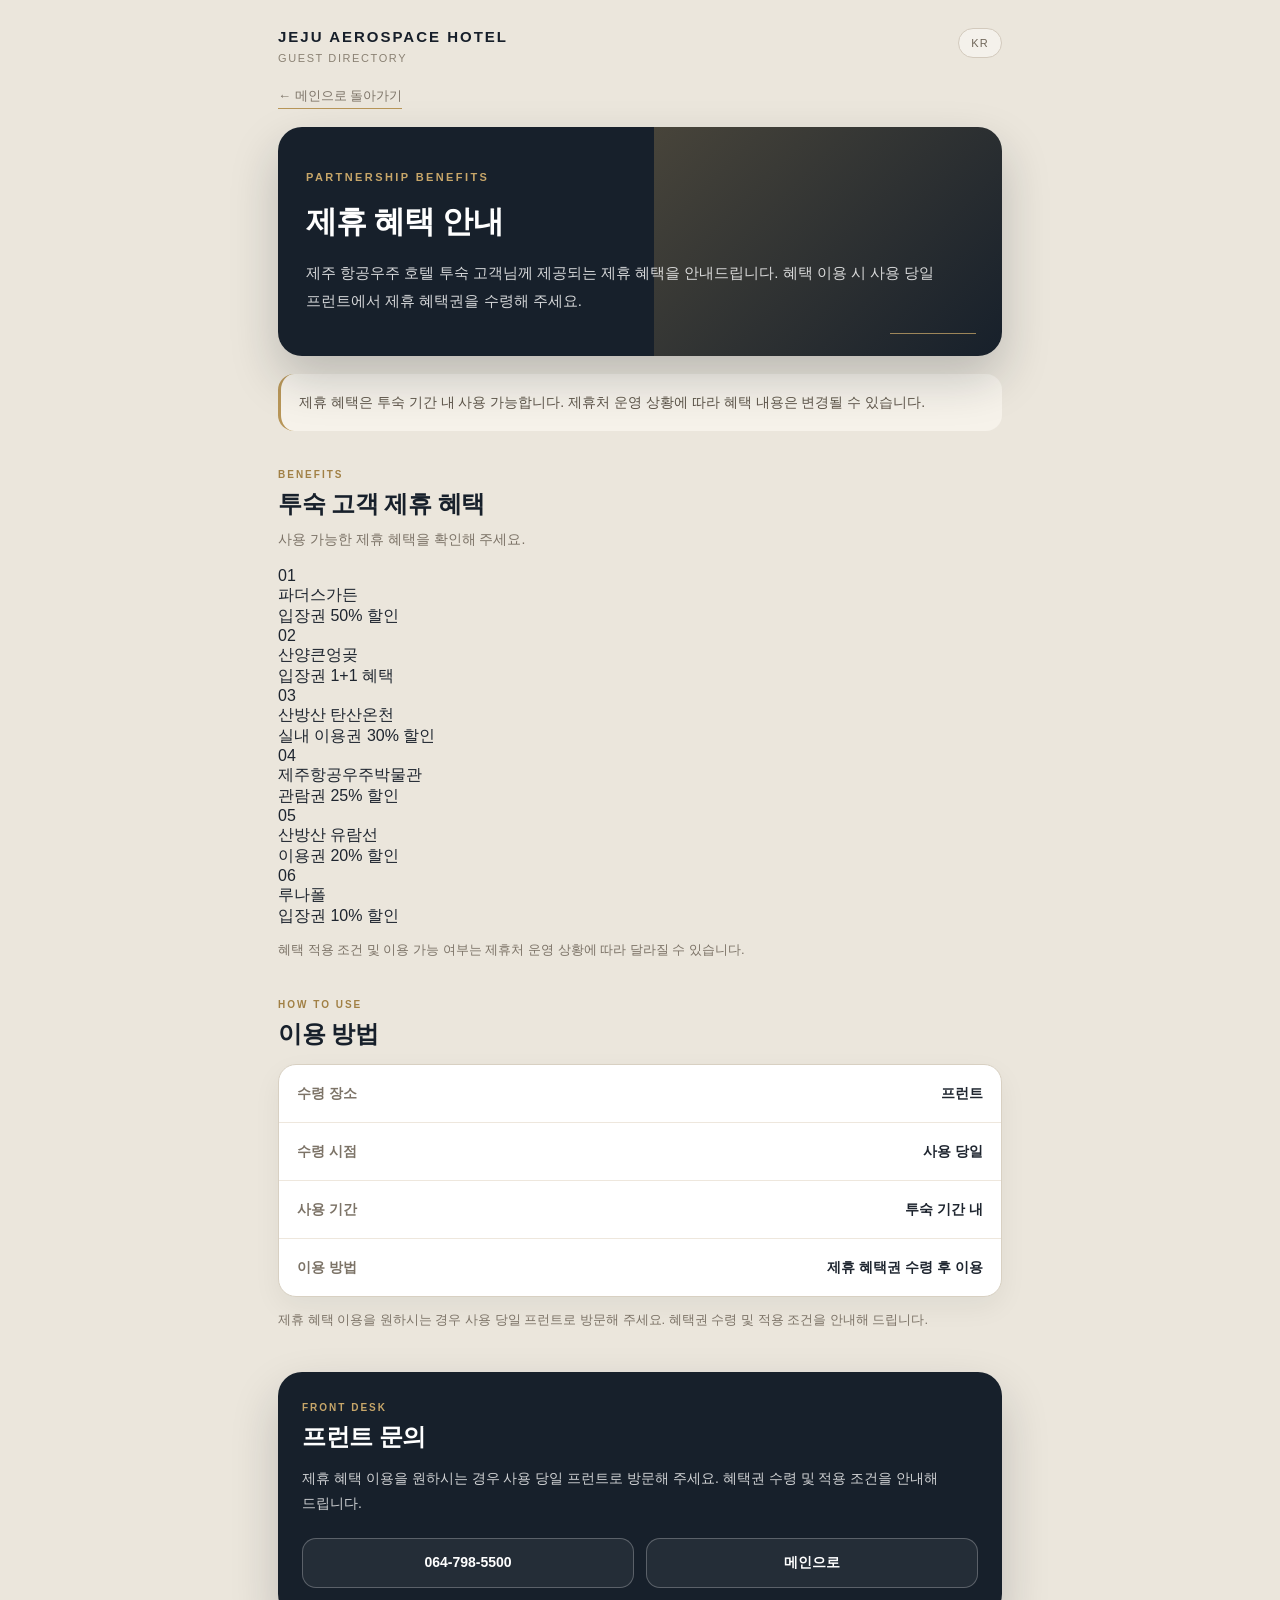
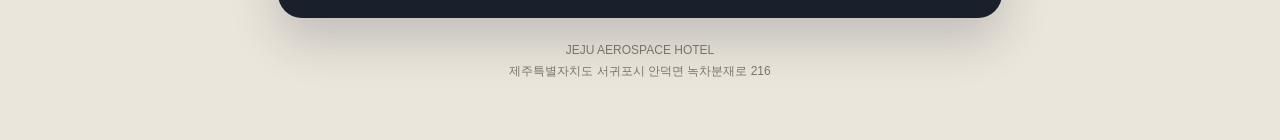
==== benefits.html @ 403b952a "benefits.html 업데이트" ====
<!DOCTYPE html>
<html lang="ko">
<head>
  <meta charset="UTF-8" />
  <meta name="viewport" content="width=device-width, initial-scale=1.0" />
  <title>제휴 혜택 안내 | JEJU AEROSPACE HOTEL</title>
  <link rel="stylesheet" href="style.css" />
</head>

<body>
  <main class="page">

    <header class="topbar">
      <div>
        <div class="brand-main">JEJU AEROSPACE HOTEL</div>
        <div class="brand-sub">Guest Directory</div>
      </div>
      <div class="language">KR</div>
    </header>

    <a class="back-link" href="index.html">← 메인으로 돌아가기</a>

    <section class="hero">
      <div class="hero-inner">
        <span class="kicker">Partnership Benefits</span>
        <h1>제휴 혜택 안내</h1>
        <p>
          제주 항공우주 호텔 투숙 고객님께 제공되는 제휴 혜택을 안내드립니다.
          혜택 이용 시 사용 당일 프런트에서 제휴 혜택권을 수령해 주세요.
        </p>
      </div>
    </section>

    <div class="notice">
      제휴 혜택은 투숙 기간 내 사용 가능합니다.
      제휴처 운영 상황에 따라 혜택 내용은 변경될 수 있습니다.
    </div>

    <section class="section">
      <div class="section-header">
        <span class="section-label">Benefits</span>
        <h2 class="section-title">투숙 고객 제휴 혜택</h2>
        <p class="section-desc">
          사용 가능한 제휴 혜택을 확인해 주세요.
        </p>
      </div>

      <div class="benefit-list">
        <div class="benefit-card">
          <div class="benefit-no">01</div>
          <div>
            <div class="benefit-title">파더스가든</div>
            <div class="benefit-desc">입장권 50% 할인</div>
          </div>
        </div>

        <div class="benefit-card">
          <div class="benefit-no">02</div>
          <div>
            <div class="benefit-title">산양큰엉곶</div>
            <div class="benefit-desc">입장권 1+1 혜택</div>
          </div>
        </div>

        <div class="benefit-card">
          <div class="benefit-no">03</div>
          <div>
            <div class="benefit-title">산방산 탄산온천</div>
            <div class="benefit-desc">실내 이용권 30% 할인</div>
          </div>
        </div>

        <div class="benefit-card">
          <div class="benefit-no">04</div>
          <div>
            <div class="benefit-title">제주항공우주박물관</div>
            <div class="benefit-desc">관람권 25% 할인</div>
          </div>
        </div>

        <div class="benefit-card">
          <div class="benefit-no">05</div>
          <div>
            <div class="benefit-title">산방산 유람선</div>
            <div class="benefit-desc">이용권 20% 할인</div>
          </div>
        </div>

        <div class="benefit-card">
          <div class="benefit-no">06</div>
          <div>
            <div class="benefit-title">루나폴</div>
            <div class="benefit-desc">입장권 10% 할인</div>
          </div>
        </div>
      </div>

      <div class="sub-note">
        혜택 적용 조건 및 이용 가능 여부는 제휴처 운영 상황에 따라 달라질 수 있습니다.
      </div>
    </section>

    <section class="section">
      <div class="section-header">
        <span class="section-label">How to Use</span>
        <h2 class="section-title">이용 방법</h2>
      </div>

      <div class="info-table">
        <div class="info-row">
          <div class="info-label">수령 장소</div>
          <div class="info-value">프런트</div>
        </div>

        <div class="info-row">
          <div class="info-label">수령 시점</div>
          <div class="info-value">사용 당일</div>
        </div>

        <div class="info-row">
          <div class="info-label">사용 기간</div>
          <div class="info-value">투숙 기간 내</div>
        </div>

        <div class="info-row">
          <div class="info-label">이용 방법</div>
          <div class="info-value">제휴 혜택권 수령 후 이용</div>
        </div>
      </div>

      <div class="sub-note">
        제휴 혜택 이용을 원하시는 경우 사용 당일 프런트로 방문해 주세요.
        혜택권 수령 및 적용 조건을 안내해 드립니다.
      </div>
    </section>

    <section class="contact" id="front">
      <span class="section-label">Front Desk</span>
      <h2>프런트 문의</h2>
      <p>
        제휴 혜택 이용을 원하시는 경우 사용 당일 프런트로 방문해 주세요.
        혜택권 수령 및 적용 조건을 안내해 드립니다.
      </p>

      <div class="contact-actions">
        <a class="contact-button" href="tel:0647985500">064-798-5500</a>
        <a class="contact-button" href="index.html">메인으로</a>
      </div>
    </section>

    <footer class="footer">
      JEJU AEROSPACE HOTEL<br>
      제주특별자치도 서귀포시 안덕면 녹차분재로 216
    </footer>

  </main>
</body>
</html>
---- style.css ----
* {
  box-sizing: border-box;
}

html {
  scroll-behavior: smooth;
}

body {
  margin: 0;
  font-family: -apple-system, BlinkMacSystemFont, "Segoe UI", "Noto Sans KR", "Apple SD Gothic Neo", Arial, sans-serif;
  background: #ebe6dc;
  color: #1e252f;
}

a {
  color: inherit;
  text-decoration: none;
}

.page {
  max-width: 760px;
  margin: 0 auto;
  padding: 22px 18px 30px;
}

.topbar {
  display: flex;
  justify-content: space-between;
  align-items: flex-start;
  padding: 6px 0 22px;
}

.brand-main {
  font-size: 15px;
  font-weight: 800;
  letter-spacing: 2px;
  color: #171f2a;
  line-height: 1.2;
}

.brand-sub {
  margin-top: 6px;
  font-size: 11px;
  letter-spacing: 1.6px;
  color: #8a8173;
  text-transform: uppercase;
}

.language {
  font-size: 11px;
  letter-spacing: 1.2px;
  color: #6f6659;
  border: 1px solid #d3cabd;
  border-radius: 999px;
  padding: 8px 12px;
  background: rgba(255, 255, 255, 0.42);
}

/* Hero */

.hero {
  background: #17202b;
  color: #fff;
  padding: 44px 28px 42px;
  position: relative;
  overflow: hidden;
  border-radius: 24px;
  box-shadow: 0 22px 48px rgba(23, 32, 43, 0.22);
}

.hero::before {
  content: "";
  position: absolute;
  right: 0;
  top: 0;
  width: 48%;
  height: 100%;
  background: linear-gradient(135deg, rgba(191, 157, 95, 0.32), rgba(255, 255, 255, 0));
  opacity: 0.9;
}

.hero::after {
  content: "";
  position: absolute;
  right: 26px;
  bottom: 22px;
  width: 86px;
  height: 1px;
  background: rgba(199, 166, 105, 0.75);
}

.hero-inner {
  position: relative;
  z-index: 1;
}

.main-hero .hero-inner {
  position: relative;
}

.hero-logo {
  position: absolute;
  top: -8px;
  right: 0;
  width: 96px;
  height: auto;
  object-fit: contain;
  display: block;
  opacity: 0.96;
  border: none;
  box-shadow: none;
  background: transparent;
}

.main-hero .kicker {
  padding-right: 122px;
}

.kicker {
  display: block;
  font-size: 11px;
  letter-spacing: 2.4px;
  color: #c7a669;
  font-weight: 700;
  text-transform: uppercase;
  margin-bottom: 20px;
}

.hero h1 {
  margin: 0;
  font-size: 31px;
  line-height: 1.22;
  font-weight: 700;
  letter-spacing: -0.8px;
}

.hero p {
  margin: 18px 0 0;
  font-size: 15px;
  line-height: 1.85;
  color: rgba(255, 255, 255, 0.82);
  word-break: keep-all;
}

/* Essential */

.essential {
  margin-top: 18px;
  background: #fff;
  border: 1px solid #d8d0c2;
  border-radius: 22px;
  overflow: hidden;
  box-shadow: 0 12px 30px rgba(23, 32, 43, 0.055);
}

.essential-title {
  padding: 22px 22px 18px;
  border-bottom: 1px solid #e8e1d7;
}

.essential-title span {
  display: block;
  font-size: 10px;
  letter-spacing: 3px;
  color: #a18045;
  font-weight: 800;
  text-transform: uppercase;
  margin-bottom: 9px;
}

.essential-title h2 {
  margin: 0;
  font-size: 24px;
  line-height: 1.25;
  color: #17202b;
  letter-spacing: -0.8px;
}

.essential-list {
  display: block;
}

.essential-row {
  min-height: 72px;
  padding: 17px 18px 15px;
  border-bottom: 1px solid #eee7dd;
  display: grid;
  grid-template-columns: 38px 1fr auto 14px;
  gap: 10px;
  align-items: center;
  transition: background 0.15s ease, transform 0.15s ease;
}

.essential-row:last-child {
  border-bottom: none;
}

.essential-row:active {
  background: #faf7f1;
  transform: scale(0.99);
}

.essential-number {
  font-size: 12px;
  letter-spacing: 2px;
  color: #a18045;
  font-weight: 800;
}

.essential-label {
  font-size: 18px;
  font-weight: 800;
  color: #1e252f;
  letter-spacing: -0.5px;
  line-height: 1.25;
}

.essential-en {
  font-size: 9px;
  letter-spacing: 1.2px;
  color: #9b9287;
  font-weight: 800;
  text-transform: uppercase;
  white-space: nowrap;
}

.essential-arrow {
  color: #b89658;
  font-size: 20px;
  line-height: 1;
  text-align: right;
}

/* Notice */

.notice {
  margin-top: 18px;
  padding: 16px 18px;
  background: #f6f2ea;
  border-left: 3px solid #b89658;
  border-radius: 16px;
  color: #5f564a;
  font-size: 14px;
  line-height: 1.75;
  word-break: keep-all;
}

/* Section */

.section {
  margin-top: 38px;
}

.section-header {
  margin-bottom: 15px;
}

.section-label {
  display: block;
  font-size: 10px;
  letter-spacing: 2px;
  color: #a18045;
  font-weight: 800;
  text-transform: uppercase;
  margin-bottom: 8px;
}

.section-title {
  margin: 0;
  font-size: 24px;
  color: #17202b;
  letter-spacing: -0.5px;
  line-height: 1.3;
}

.section-desc {
  margin: 9px 0 0;
  font-size: 14px;
  line-height: 1.7;
  color: #7c7367;
  word-break: keep-all;
}

/* Directory */

.directory {
  background: #fff;
  border: 1px solid #d8d0c2;
  border-radius: 22px;
  overflow: hidden;
  box-shadow: 0 10px 28px rgba(23, 32, 43, 0.055);
}

.directory-item {
  display: grid;
  grid-template-columns: 46px 1fr 18px;
  gap: 14px;
  align-items: center;
  padding: 24px 20px;
  border-bottom: 1px solid #eee7dd;
  transition: background 0.15s ease, transform 0.15s ease;
}

.directory-item:active {
  background: #faf7f1;
  transform: scale(0.99);
}

.directory-item:last-child {
  border-bottom: none;
}

.directory-no {
  font-size: 14px;
  letter-spacing: 2px;
  color: #a18045;
  font-weight: 800;
}

.directory-title {
  font-size: 22px;
  font-weight: 800;
  color: #1e252f;
  letter-spacing: -0.7px;
  line-height: 1.3;
}

.directory-desc {
  display: none;
}

.arrow {
  color: #b89658;
  font-size: 24px;
  text-align: right;
}

/* Info Table */

.info-table {
  background: #fff;
  border: 1px solid #d8d0c2;
  border-radius: 18px;
  overflow: hidden;
  box-shadow: 0 10px 28px rgba(23, 32, 43, 0.055);
}

.info-row {
  display: grid;
  grid-template-columns: 118px 1fr;
  gap: 16px;
  padding: 17px 18px;
  border-bottom: 1px solid #eee7dd;
  font-size: 14px;
  line-height: 1.65;
}

.info-row:last-child {
  border-bottom: none;
}

.info-label {
  color: #7c7367;
  font-weight: 600;
}

.info-value {
  color: #1e252f;
  font-weight: 700;
  text-align: right;
  word-break: keep-all;
}

.sub-note {
  margin-top: 12px;
  font-size: 13px;
  line-height: 1.7;
  color: #7c7367;
  word-break: keep-all;
}

/* FAQ */

.faq {
  background: #fff;
  border: 1px solid #d8d0c2;
  border-radius: 18px;
  overflow: hidden;
  box-shadow: 0 10px 28px rgba(23, 32, 43, 0.055);
}

details {
  border-bottom: 1px solid #eee7dd;
}

details:last-child {
  border-bottom: none;
}

summary {
  list-style: none;
  cursor: pointer;
  position: relative;
  padding: 18px 50px 18px 18px;
  font-size: 15px;
  line-height: 1.6;
  color: #1e252f;
  font-weight: 700;
  word-break: keep-all;
}

summary::-webkit-details-marker {
  display: none;
}

summary::after {
  content: "+";
  position: absolute;
  right: 18px;
  top: 17px;
  font-size: 22px;
  color: #a18045;
  font-weight: 300;
}

details[open] summary::after {
  content: "–";
}

details p {
  margin: 0;
  padding: 0 18px 20px;
  font-size: 14px;
  line-height: 1.85;
  color: #5f564a;
  word-break: keep-all;
}

.price-box {
  margin: 0 18px 20px;
  padding: 15px 16px;
  background: #f6f2ea;
  border: 1px solid #eadcc2;
  border-radius: 14px;
  font-size: 14px;
  line-height: 1.85;
  color: #4f473d;
  word-break: keep-all;
}

/* Contact */

.contact {
  margin-top: 40px;
  background: #17202b;
  color: #fff;
  padding: 30px 24px;
  border-radius: 24px;
  box-shadow: 0 22px 48px rgba(23, 32, 43, 0.2);
}

.contact .section-label {
  color: #c7a669;
}

.contact h2 {
  margin: 0;
  font-size: 24px;
  letter-spacing: -0.5px;
}

.contact p {
  margin: 13px 0 0;
  color: rgba(255, 255, 255, 0.8);
  font-size: 14px;
  line-height: 1.8;
  word-break: keep-all;
}

.contact-actions {
  margin-top: 22px;
  display: grid;
  grid-template-columns: 1fr 1fr;
  gap: 12px;
}

.contact-button {
  border: 1px solid rgba(255, 255, 255, 0.25);
  border-radius: 14px;
  padding: 15px 12px;
  text-align: center;
  color: #fff;
  font-size: 14px;
  font-weight: 700;
  background: rgba(255, 255, 255, 0.06);
  transition: background 0.15s ease, transform 0.15s ease;
}

.contact-button:active {
  background: rgba(255, 255, 255, 0.12);
  transform: scale(0.985);
}

/* Back / Footer */

.back-link {
  display: inline-block;
  margin-bottom: 18px;
  font-size: 13px;
  color: #7c7367;
  border-bottom: 1px solid #b89658;
  padding-bottom: 3px;
}

.footer {
  padding: 22px 0 28px;
  text-align: center;
  font-size: 12px;
  color: #7c7367;
  line-height: 1.75;
  word-break: keep-all;
}

/* Floating Home */

.floating-home {
  position: fixed;
  right: 18px;
  bottom: 18px;
  z-index: 50;
  width: 54px;
  height: 54px;
  border-radius: 50%;
  background: #17202b;
  color: #fff;
  display: flex;
  align-items: center;
  justify-content: center;
  font-size: 13px;
  font-weight: 800;
  letter-spacing: -0.2px;
  box-shadow: 0 12px 28px rgba(23, 32, 43, 0.28);
  border: 1px solid rgba(199, 166, 105, 0.45);
}

.floating-home:active {
  transform: translateY(1px);
}

/* Mobile */

@media (max-width: 520px) {
  .page {
    padding: 18px 15px 28px;
  }

  .hero {
    padding: 40px 23px 38px;
    border-radius: 22px;
  }

  .hero h1 {
    font-size: 28px;
  }

  .hero-logo {
    width: 76px;
    top: -6px;
  }

  .main-hero .kicker {
    padding-right: 96px;
  }

  .essential-title {
    padding: 21px 20px 17px;
  }

  .essential-title h2 {
    font-size: 24px;
  }

  .essential-row {
    min-height: 72px;
    padding: 17px 18px 15px;
    grid-template-columns: 38px 1fr auto 14px;
  }

  .essential-label {
    font-size: 18px;
  }

  .essential-en {
    font-size: 9px;
  }

  .directory-item {
    grid-template-columns: 46px 1fr 16px;
    gap: 12px;
    padding: 24px 18px;
  }

  .directory-title {
    font-size: 21px;
  }

  .info-row {
    grid-template-columns: 1fr;
    gap: 5px;
  }

  .info-value {
    text-align: left;
  }

  .contact-actions {
    grid-template-columns: 1fr;
  }

  .floating-home {
    right: 15px;
    bottom: 15px;
    width: 52px;
    height: 52px;
  }
}
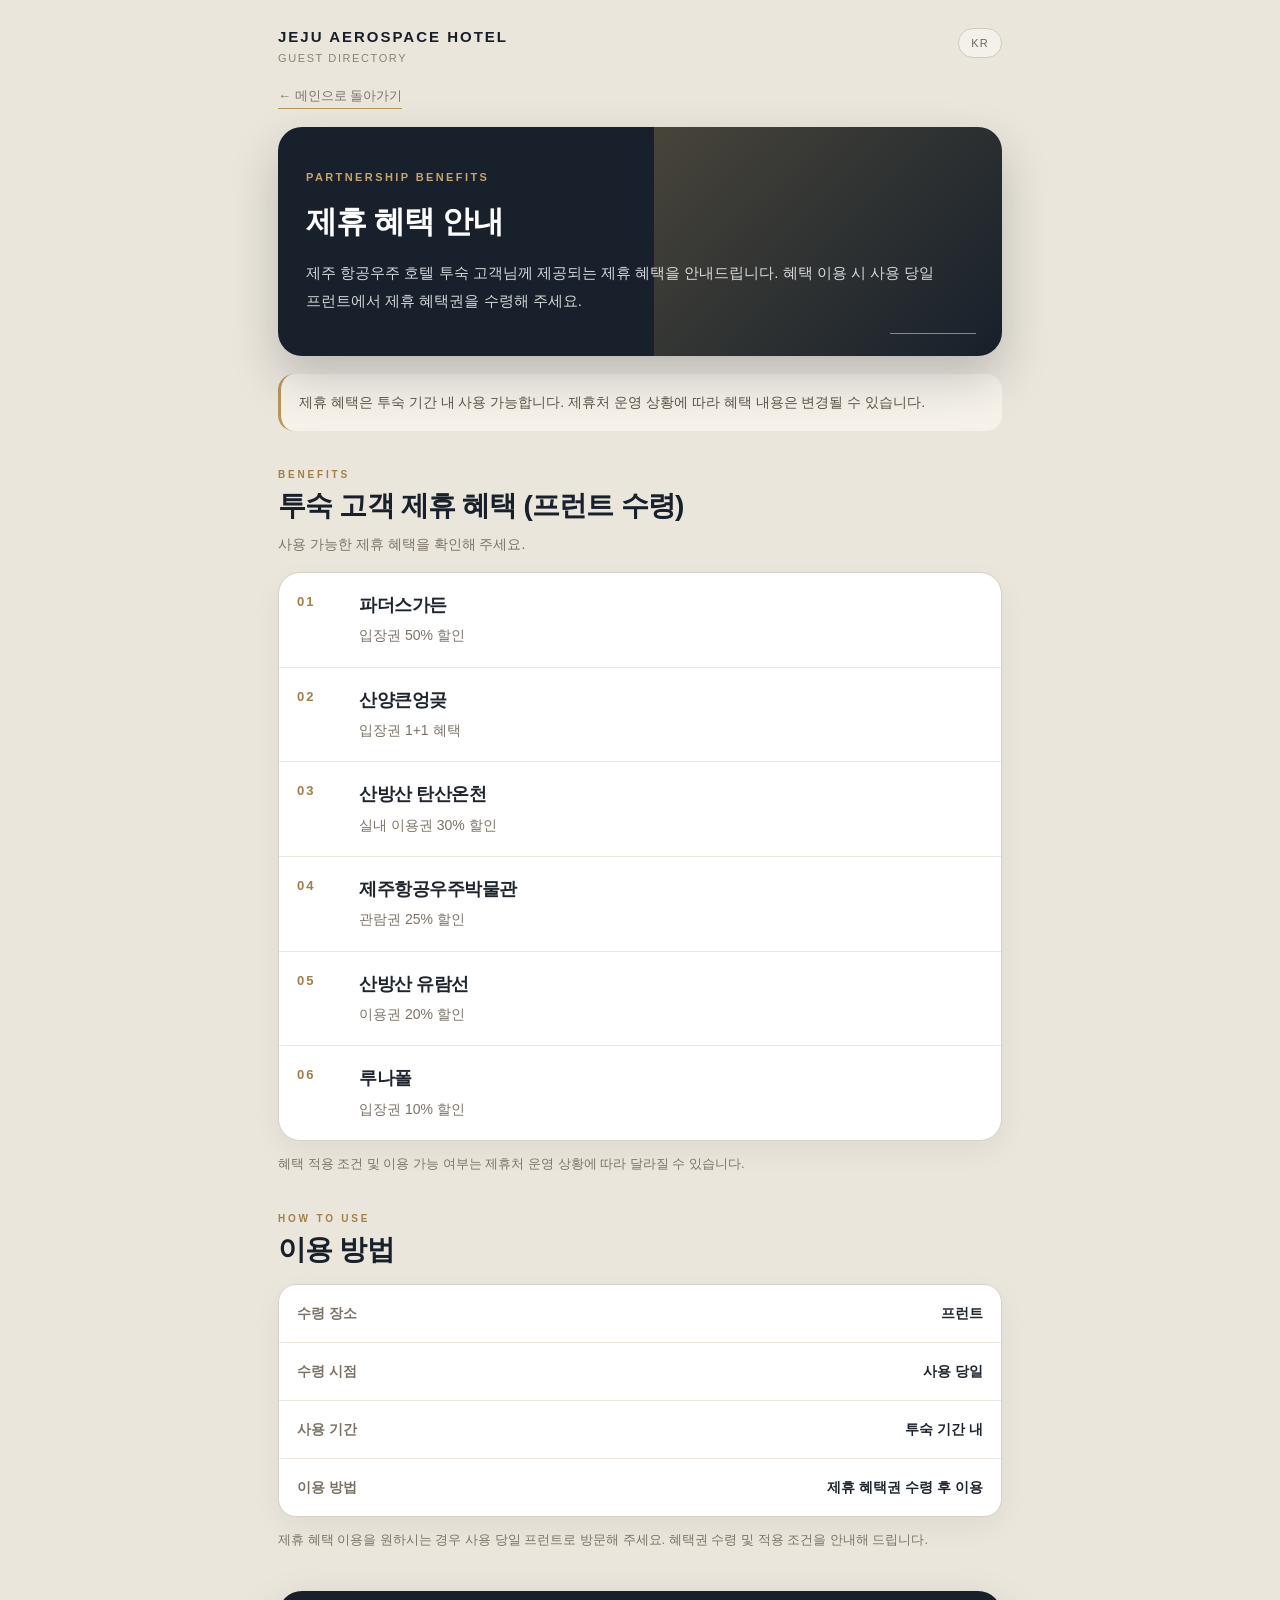
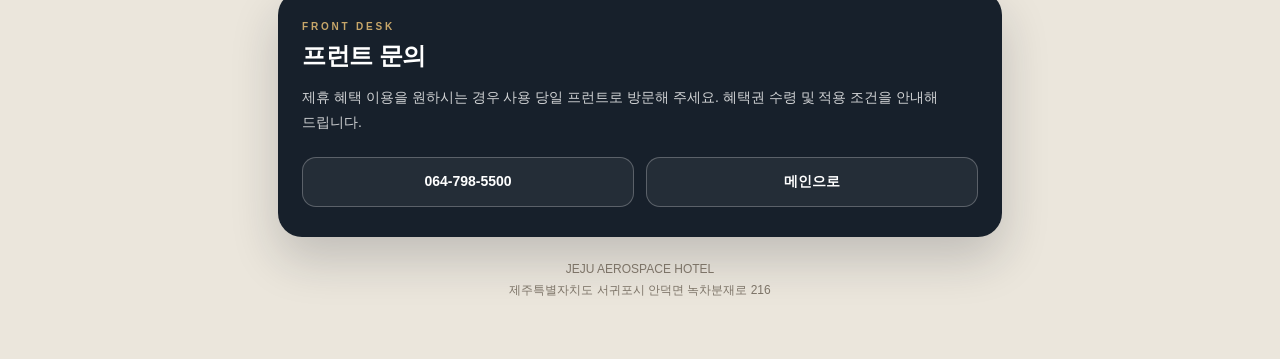
==== commit 972fdf48: "benefits.html 업데이트" ====
--- a/benefits.html
+++ b/benefits.html
@@ -39,7 +39,7 @@
     <section class="section">
       <div class="section-header">
         <span class="section-label">Benefits</span>
-        <h2 class="section-title">투숙 고객 제휴 혜택</h2>
+        <h2 class="section-title">투숙 고객 제휴 혜택 (프런트 수령) </h2>
         <p class="section-desc">
           사용 가능한 제휴 혜택을 확인해 주세요.
         </p>
--- a/style.css
+++ b/style.css
@@ -143,93 +143,94 @@
   word-break: keep-all;
 }
 
-/* Essential */
-
-.essential {
+/* Quick Access */
+
+.quick {
   margin-top: 18px;
   background: #fff;
   border: 1px solid #d8d0c2;
-  border-radius: 22px;
+  border-radius: 24px;
   overflow: hidden;
-  box-shadow: 0 12px 30px rgba(23, 32, 43, 0.055);
-}
-
-.essential-title {
-  padding: 22px 22px 18px;
+  box-shadow: 0 14px 34px rgba(23, 32, 43, 0.065);
+}
+
+.quick-title {
+  padding: 24px 22px 21px;
   border-bottom: 1px solid #e8e1d7;
 }
 
-.essential-title span {
+.quick-title span {
   display: block;
-  font-size: 10px;
-  letter-spacing: 3px;
+  font-size: 11px;
+  letter-spacing: 3.4px;
   color: #a18045;
   font-weight: 800;
   text-transform: uppercase;
-  margin-bottom: 9px;
-}
-
-.essential-title h2 {
+  margin-bottom: 10px;
+}
+
+.quick-title h2 {
   margin: 0;
-  font-size: 24px;
-  line-height: 1.25;
+  font-size: 28px;
   color: #17202b;
   letter-spacing: -0.8px;
-}
-
-.essential-list {
-  display: block;
-}
-
-.essential-row {
-  min-height: 72px;
-  padding: 17px 18px 15px;
+  line-height: 1.25;
+}
+
+.quick-grid {
+  display: grid;
+  grid-template-columns: repeat(2, 1fr);
+}
+
+.quick-card {
+  min-height: 148px;
+  padding: 22px 18px 24px;
   border-bottom: 1px solid #eee7dd;
-  display: grid;
-  grid-template-columns: 38px 1fr auto 14px;
-  gap: 10px;
-  align-items: center;
+  display: flex;
+  flex-direction: column;
+  justify-content: space-between;
+  text-align: center;
   transition: background 0.15s ease, transform 0.15s ease;
 }
 
-.essential-row:last-child {
+.quick-card:nth-child(odd) {
+  border-right: 1px solid #eee7dd;
+}
+
+.quick-card:nth-last-child(1),
+.quick-card:nth-last-child(2) {
   border-bottom: none;
 }
 
-.essential-row:active {
+.quick-card:active {
   background: #faf7f1;
   transform: scale(0.99);
 }
 
-.essential-number {
+.quick-no {
   font-size: 12px;
-  letter-spacing: 2px;
+  letter-spacing: 2.4px;
   color: #a18045;
   font-weight: 800;
-}
-
-.essential-label {
-  font-size: 18px;
+  text-align: left;
+}
+
+.quick-main {
+  margin-top: 22px;
+  font-size: 25px;
+  line-height: 1.25;
   font-weight: 800;
   color: #1e252f;
-  letter-spacing: -0.5px;
-  line-height: 1.25;
-}
-
-.essential-en {
-  font-size: 9px;
-  letter-spacing: 1.2px;
+  letter-spacing: -0.8px;
+}
+
+.quick-en {
+  margin-top: 9px;
+  font-size: 10px;
+  letter-spacing: 1.8px;
   color: #9b9287;
   font-weight: 800;
   text-transform: uppercase;
-  white-space: nowrap;
-}
-
-.essential-arrow {
-  color: #b89658;
-  font-size: 20px;
-  line-height: 1;
-  text-align: right;
 }
 
 /* Notice */
@@ -259,7 +260,7 @@
 .section-label {
   display: block;
   font-size: 10px;
-  letter-spacing: 2px;
+  letter-spacing: 2.8px;
   color: #a18045;
   font-weight: 800;
   text-transform: uppercase;
@@ -268,9 +269,9 @@
 
 .section-title {
   margin: 0;
-  font-size: 24px;
+  font-size: 28px;
   color: #17202b;
-  letter-spacing: -0.5px;
+  letter-spacing: -0.8px;
   line-height: 1.3;
 }
 
@@ -326,14 +327,57 @@
   line-height: 1.3;
 }
 
-.directory-desc {
-  display: none;
-}
-
 .arrow {
   color: #b89658;
   font-size: 24px;
   text-align: right;
+}
+
+/* Benefits */
+
+.benefit-list {
+  background: #fff;
+  border: 1px solid #d8d0c2;
+  border-radius: 22px;
+  overflow: hidden;
+  box-shadow: 0 10px 28px rgba(23, 32, 43, 0.055);
+}
+
+.benefit-card {
+  display: grid;
+  grid-template-columns: 48px 1fr;
+  gap: 14px;
+  align-items: start;
+  padding: 20px 18px;
+  border-bottom: 1px solid #eee7dd;
+}
+
+.benefit-card:last-child {
+  border-bottom: none;
+}
+
+.benefit-no {
+  font-size: 13px;
+  letter-spacing: 2px;
+  color: #a18045;
+  font-weight: 800;
+  line-height: 1.4;
+}
+
+.benefit-title {
+  font-size: 18px;
+  font-weight: 800;
+  color: #1e252f;
+  letter-spacing: -0.5px;
+  line-height: 1.35;
+}
+
+.benefit-desc {
+  margin-top: 7px;
+  font-size: 14px;
+  color: #7c7367;
+  line-height: 1.6;
+  word-break: keep-all;
 }
 
 /* Info Table */
@@ -573,25 +617,24 @@
     padding-right: 96px;
   }
 
-  .essential-title {
-    padding: 21px 20px 17px;
-  }
-
-  .essential-title h2 {
-    font-size: 24px;
-  }
-
-  .essential-row {
-    min-height: 72px;
-    padding: 17px 18px 15px;
-    grid-template-columns: 38px 1fr auto 14px;
-  }
-
-  .essential-label {
-    font-size: 18px;
-  }
-
-  .essential-en {
+  .quick-title {
+    padding: 23px 20px 20px;
+  }
+
+  .quick-title h2 {
+    font-size: 28px;
+  }
+
+  .quick-card {
+    min-height: 142px;
+    padding: 20px 16px 22px;
+  }
+
+  .quick-main {
+    font-size: 23px;
+  }
+
+  .quick-en {
     font-size: 9px;
   }
 
@@ -603,6 +646,15 @@
 
   .directory-title {
     font-size: 21px;
+  }
+
+  .benefit-card {
+    grid-template-columns: 44px 1fr;
+    padding: 19px 18px;
+  }
+
+  .benefit-title {
+    font-size: 18px;
   }
 
   .info-row {
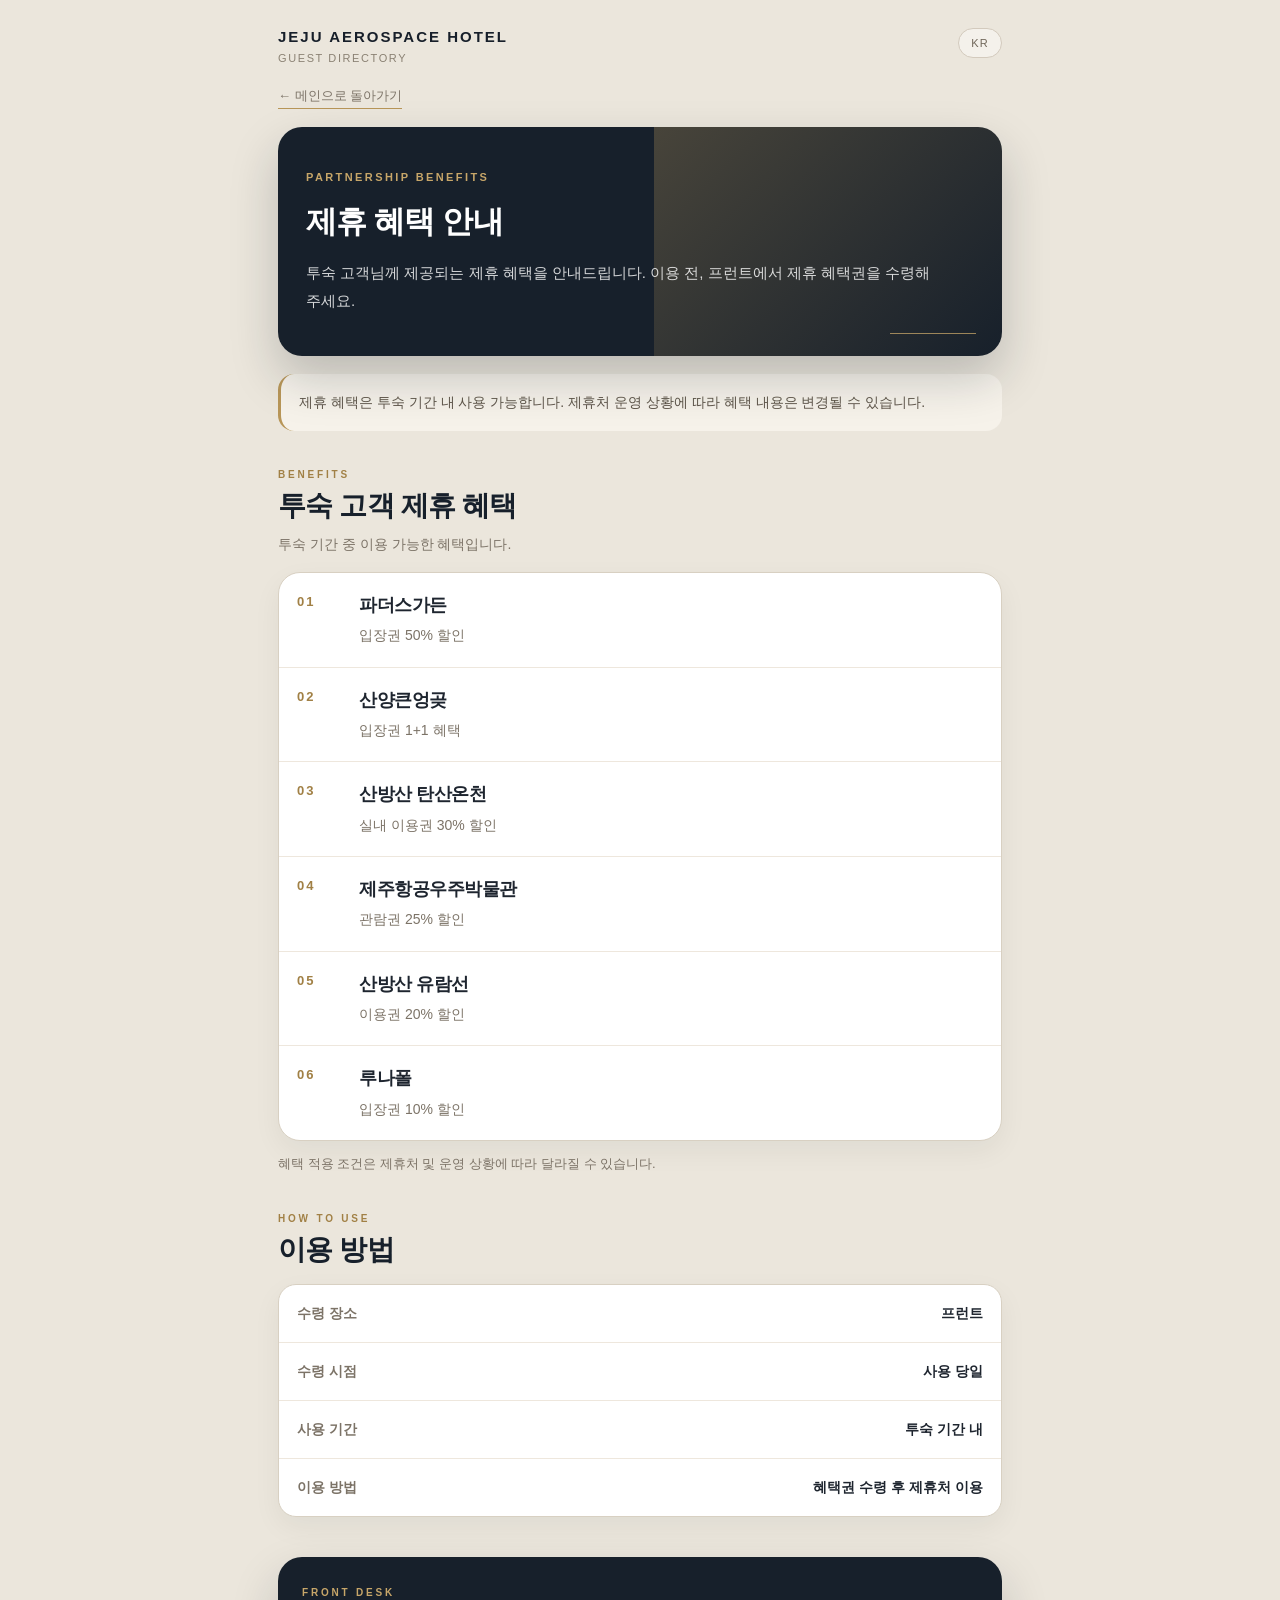
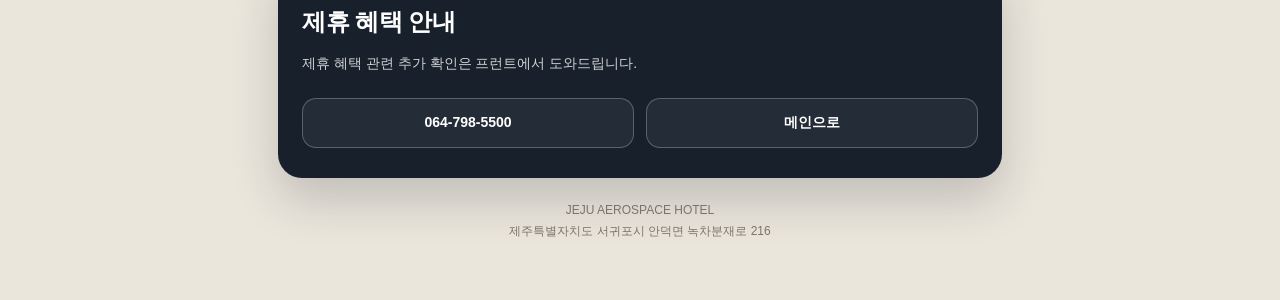
==== commit 7430201a: "Update benefits.html" ====
--- a/benefits.html
+++ b/benefits.html
@@ -25,8 +25,8 @@
         <span class="kicker">Partnership Benefits</span>
         <h1>제휴 혜택 안내</h1>
         <p>
-          제주 항공우주 호텔 투숙 고객님께 제공되는 제휴 혜택을 안내드립니다.
-          혜택 이용 시 사용 당일 프런트에서 제휴 혜택권을 수령해 주세요.
+          투숙 고객님께 제공되는 제휴 혜택을 안내드립니다.
+          이용 전, 프런트에서 제휴 혜택권을 수령해 주세요.
         </p>
       </div>
     </section>
@@ -39,9 +39,9 @@
     <section class="section">
       <div class="section-header">
         <span class="section-label">Benefits</span>
-        <h2 class="section-title">투숙 고객 제휴 혜택 (프런트 수령) </h2>
+        <h2 class="section-title">투숙 고객 제휴 혜택</h2>
         <p class="section-desc">
-          사용 가능한 제휴 혜택을 확인해 주세요.
+          투숙 기간 중 이용 가능한 혜택입니다.
         </p>
       </div>
 
@@ -96,7 +96,7 @@
       </div>
 
       <div class="sub-note">
-        혜택 적용 조건 및 이용 가능 여부는 제휴처 운영 상황에 따라 달라질 수 있습니다.
+        혜택 적용 조건은 제휴처 및 운영 상황에 따라 달라질 수 있습니다.
       </div>
     </section>
 
@@ -124,22 +124,16 @@
 
         <div class="info-row">
           <div class="info-label">이용 방법</div>
-          <div class="info-value">제휴 혜택권 수령 후 이용</div>
+          <div class="info-value">혜택권 수령 후 제휴처 이용</div>
         </div>
-      </div>
-
-      <div class="sub-note">
-        제휴 혜택 이용을 원하시는 경우 사용 당일 프런트로 방문해 주세요.
-        혜택권 수령 및 적용 조건을 안내해 드립니다.
       </div>
     </section>
 
     <section class="contact" id="front">
       <span class="section-label">Front Desk</span>
-      <h2>프런트 문의</h2>
+      <h2>제휴 혜택 안내</h2>
       <p>
-        제휴 혜택 이용을 원하시는 경우 사용 당일 프런트로 방문해 주세요.
-        혜택권 수령 및 적용 조건을 안내해 드립니다.
+        제휴 혜택 관련 추가 확인은 프런트에서 도와드립니다.
       </p>
 
       <div class="contact-actions">
@@ -155,4 +149,4 @@
 
   </main>
 </body>
-</html>+</html>
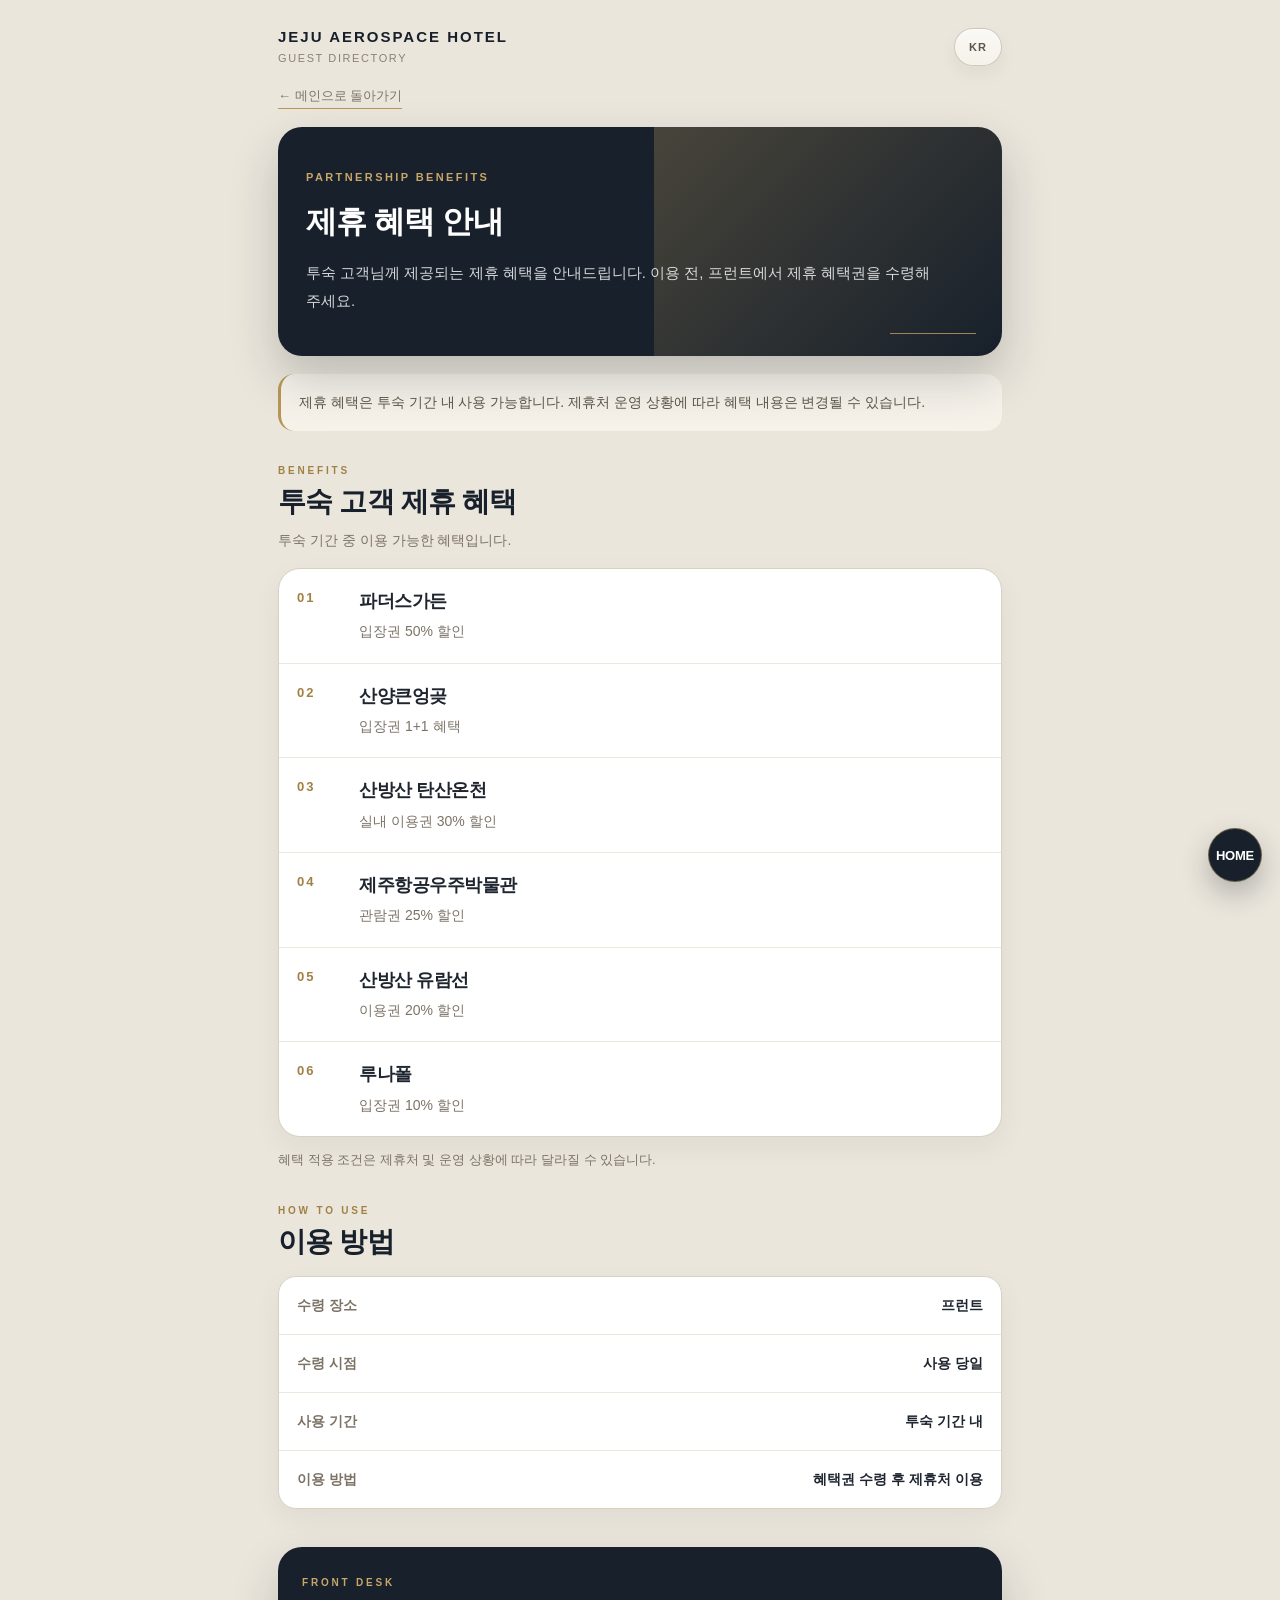
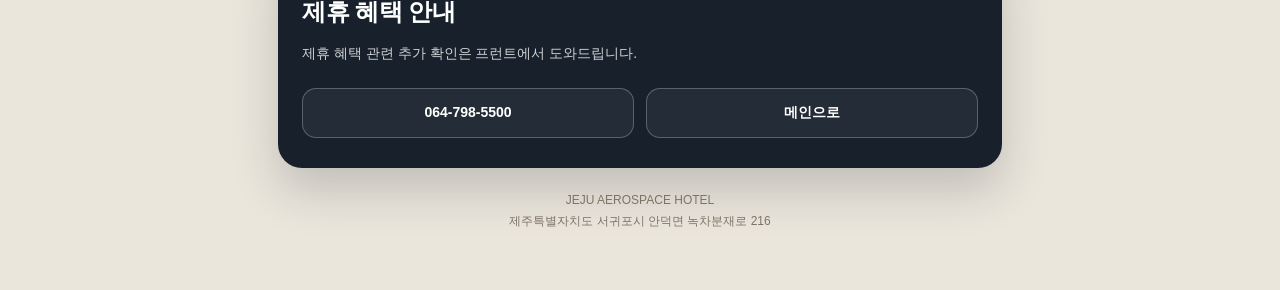
==== commit 8dd62a15: "Add files via upload" ====
--- a/benefits.html
+++ b/benefits.html
@@ -4,10 +4,24 @@
   <meta charset="UTF-8" />
   <meta name="viewport" content="width=device-width, initial-scale=1.0" />
   <title>제휴 혜택 안내 | JEJU AEROSPACE HOTEL</title>
+
+  <!-- Google Tag Manager -->
+  <script>(function(w,d,s,l,i){w[l]=w[l]||[];w[l].push({'gtm.start':
+  new Date().getTime(),event:'gtm.js'});var f=d.getElementsByTagName(s)[0],
+  j=d.createElement(s),dl=l!='dataLayer'?'&l='+l:'';j.async=true;j.src=
+  'https://www.googletagmanager.com/gtm.js?id='+i+dl;f.parentNode.insertBefore(j,f);
+  })(window,document,'script','dataLayer','GTM-KJN6C6B9');</script>
+  <!-- End Google Tag Manager -->
+
   <link rel="stylesheet" href="style.css" />
 </head>
 
 <body>
+  <!-- Google Tag Manager (noscript) -->
+  <noscript><iframe src="https://www.googletagmanager.com/ns.html?id=GTM-KJN6C6B9"
+  height="0" width="0" style="display:none;visibility:hidden"></iframe></noscript>
+  <!-- End Google Tag Manager (noscript) -->
+
   <main class="page">
 
     <header class="topbar">
@@ -146,7 +160,7 @@
       JEJU AEROSPACE HOTEL<br>
       제주특별자치도 서귀포시 안덕면 녹차분재로 216
     </footer>
-
+    <a class="floating-home" href="index.html">HOME</a>
   </main>
 </body>
 </html>
--- a/style.css
+++ b/style.css
@@ -28,7 +28,13 @@
   display: flex;
   justify-content: space-between;
   align-items: flex-start;
-  padding: 6px 0 22px;
+  gap: 14px;
+  padding: 6px 0 20px;
+}
+
+.topbar-brand {
+  min-width: 0;
+  padding-top: 2px;
 }
 
 .brand-main {
@@ -37,6 +43,7 @@
   letter-spacing: 2px;
   color: #171f2a;
   line-height: 1.2;
+  white-space: nowrap;
 }
 
 .brand-sub {
@@ -47,14 +54,86 @@
   text-transform: uppercase;
 }
 
+.topbar-actions {
+  display: flex;
+  align-items: center;
+  gap: 8px;
+  flex-shrink: 0;
+}
+
 .language {
+  height: 38px;
+  min-width: 48px;
+  padding: 0 13px;
   font-size: 11px;
-  letter-spacing: 1.2px;
-  color: #6f6659;
-  border: 1px solid #d3cabd;
+  letter-spacing: 1.1px;
+  color: #5f564a;
+  border: 1px solid rgba(179, 163, 138, 0.55);
   border-radius: 999px;
-  padding: 8px 12px;
-  background: rgba(255, 255, 255, 0.42);
+  background: linear-gradient(180deg, rgba(255, 255, 255, 0.74) 0%, rgba(246, 242, 234, 0.96) 100%);
+  box-shadow:
+    inset 0 1px 0 rgba(255, 255, 255, 0.72),
+    0 8px 18px rgba(23, 32, 43, 0.055);
+  display: inline-flex;
+  align-items: center;
+  justify-content: center;
+  font-weight: 800;
+}
+
+.search-toggle {
+  height: 38px;
+  border: 1px solid rgba(179, 163, 138, 0.55);
+  border-radius: 999px;
+  background: linear-gradient(180deg, rgba(255, 255, 255, 0.78) 0%, rgba(246, 242, 234, 0.97) 100%);
+  color: #5f564a;
+  font-size: 12px;
+  font-weight: 800;
+  letter-spacing: -0.1px;
+  line-height: 1;
+  display: inline-flex;
+  align-items: center;
+  justify-content: center;
+  gap: 6px;
+  cursor: pointer;
+  padding: 0 13px;
+  white-space: nowrap;
+  box-shadow:
+    inset 0 1px 0 rgba(255, 255, 255, 0.72),
+    0 8px 18px rgba(23, 32, 43, 0.06);
+  transition: transform 0.15s ease, box-shadow 0.15s ease, background 0.15s ease;
+}
+
+.search-mark {
+  position: relative;
+  width: 12px;
+  height: 12px;
+  display: inline-block;
+  border: 2px solid #7b705f;
+  border-radius: 50%;
+}
+
+.search-mark::after {
+  content: "";
+  position: absolute;
+  width: 6px;
+  height: 2px;
+  right: -5px;
+  bottom: -2px;
+  background: #7b705f;
+  border-radius: 999px;
+  transform: rotate(45deg);
+  transform-origin: left center;
+}
+
+.search-toggle:hover {
+  background: linear-gradient(180deg, rgba(255, 255, 255, 0.88) 0%, rgba(243, 237, 227, 1) 100%);
+  box-shadow:
+    inset 0 1px 0 rgba(255, 255, 255, 0.78),
+    0 10px 20px rgba(23, 32, 43, 0.085);
+}
+
+.search-toggle:active {
+  transform: scale(0.97);
 }
 
 /* Hero */
@@ -67,6 +146,10 @@
   overflow: hidden;
   border-radius: 24px;
   box-shadow: 0 22px 48px rgba(23, 32, 43, 0.22);
+}
+
+.main-hero {
+  padding: 38px 28px 34px;
 }
 
 .hero::before {
@@ -115,6 +198,7 @@
 
 .main-hero .kicker {
   padding-right: 122px;
+  margin-bottom: 16px;
 }
 
 .kicker {
@@ -143,30 +227,35 @@
   word-break: keep-all;
 }
 
+.main-hero p {
+  margin-top: 14px;
+  line-height: 1.7;
+}
+
 /* Quick Access */
 
 .quick {
-  margin-top: 18px;
+  margin-top: 14px;
   background: #fff;
   border: 1px solid #d8d0c2;
-  border-radius: 24px;
+  border-radius: 22px;
   overflow: hidden;
   box-shadow: 0 14px 34px rgba(23, 32, 43, 0.065);
 }
 
 .quick-title {
-  padding: 24px 22px 21px;
+  padding: 17px 20px 15px;
   border-bottom: 1px solid #e8e1d7;
 }
 
 .quick-title span {
   display: block;
-  font-size: 11px;
-  letter-spacing: 3.4px;
+  font-size: 10px;
+  letter-spacing: 3px;
   color: #a18045;
   font-weight: 800;
   text-transform: uppercase;
-  margin-bottom: 10px;
+  margin-bottom: 0;
 }
 
 .quick-title h2 {
@@ -183,8 +272,8 @@
 }
 
 .quick-card {
-  min-height: 148px;
-  padding: 22px 18px 24px;
+  min-height: 122px;
+  padding: 18px 16px 19px;
   border-bottom: 1px solid #eee7dd;
   display: flex;
   flex-direction: column;
@@ -208,16 +297,16 @@
 }
 
 .quick-no {
-  font-size: 12px;
-  letter-spacing: 2.4px;
+  font-size: 11px;
+  letter-spacing: 2.2px;
   color: #a18045;
   font-weight: 800;
   text-align: left;
 }
 
 .quick-main {
-  margin-top: 22px;
-  font-size: 25px;
+  margin-top: 16px;
+  font-size: 22px;
   line-height: 1.25;
   font-weight: 800;
   color: #1e252f;
@@ -225,9 +314,9 @@
 }
 
 .quick-en {
-  margin-top: 9px;
-  font-size: 10px;
-  letter-spacing: 1.8px;
+  margin-top: 7px;
+  font-size: 9px;
+  letter-spacing: 1.6px;
   color: #9b9287;
   font-weight: 800;
   text-transform: uppercase;
@@ -250,7 +339,11 @@
 /* Section */
 
 .section {
-  margin-top: 38px;
+  margin-top: 34px;
+}
+
+.quick + .section {
+  margin-top: 26px;
 }
 
 .section-header {
@@ -285,6 +378,42 @@
 
 /* Directory */
 
+#directory-menu {
+  background: #fff;
+  border: 1px solid #d8d0c2;
+  border-radius: 22px;
+  overflow: hidden;
+  box-shadow: 0 10px 28px rgba(23, 32, 43, 0.055);
+}
+
+#directory-menu .section-header {
+  margin-bottom: 0;
+  padding: 20px 20px 18px;
+  border-bottom: 1px solid #e8e1d7;
+}
+
+#directory-menu .section-label {
+  margin-bottom: 8px;
+}
+
+#directory-menu .section-title {
+  font-size: 24px;
+}
+
+#directory-menu .directory {
+  border: none;
+  border-radius: 0;
+  box-shadow: none;
+}
+
+#directory-menu .directory-item {
+  padding: 19px 20px;
+}
+
+#directory-menu .directory-title {
+  font-size: 19px;
+}
+
 .directory {
   background: #fff;
   border: 1px solid #d8d0c2;
@@ -298,7 +427,7 @@
   grid-template-columns: 46px 1fr 18px;
   gap: 14px;
   align-items: center;
-  padding: 24px 20px;
+  padding: 22px 20px;
   border-bottom: 1px solid #eee7dd;
   transition: background 0.15s ease, transform 0.15s ease;
 }
@@ -320,7 +449,7 @@
 }
 
 .directory-title {
-  font-size: 22px;
+  font-size: 21px;
   font-weight: 800;
   color: #1e252f;
   letter-spacing: -0.7px;
@@ -496,7 +625,7 @@
 /* Contact */
 
 .contact {
-  margin-top: 40px;
+  margin-top: 38px;
   background: #17202b;
   color: #fff;
   padding: 30px 24px;
@@ -592,6 +721,154 @@
   transform: translateY(1px);
 }
 
+/* Search Popup */
+
+.search-overlay {
+  position: fixed;
+  inset: 0;
+  z-index: 100;
+  display: none;
+  align-items: flex-start;
+  justify-content: center;
+  padding: 84px 18px 24px;
+  background: rgba(18, 24, 33, 0.44);
+  backdrop-filter: blur(8px);
+}
+
+.search-overlay.is-open {
+  display: flex;
+}
+
+body.search-open {
+  overflow: hidden;
+}
+
+.search-panel {
+  width: 100%;
+  max-width: 520px;
+  background: linear-gradient(180deg, #ffffff 0%, #fbf8f2 100%);
+  border: 1px solid #d9d0c2;
+  border-radius: 26px;
+  padding: 22px 20px 20px;
+  box-shadow:
+    0 26px 60px rgba(23, 32, 43, 0.24),
+    inset 0 1px 0 rgba(255, 255, 255, 0.7);
+}
+
+.search-panel-head {
+  display: flex;
+  justify-content: space-between;
+  gap: 18px;
+  align-items: flex-start;
+}
+
+.search-label {
+  font-size: 10px;
+  letter-spacing: 2.8px;
+  color: #a18045;
+  font-weight: 800;
+  text-transform: uppercase;
+  margin-bottom: 8px;
+}
+
+.search-panel h2 {
+  margin: 0;
+  font-size: 23px;
+  line-height: 1.3;
+  color: #17202b;
+  letter-spacing: -0.7px;
+}
+
+.search-close {
+  width: 40px;
+  height: 40px;
+  border: 1px solid #d8d0c2;
+  border-radius: 999px;
+  background: linear-gradient(180deg, #ffffff 0%, #f3eee5 100%);
+  color: #6f6659;
+  font-size: 24px;
+  line-height: 1;
+  cursor: pointer;
+  padding: 0;
+  flex: 0 0 auto;
+  box-shadow:
+    inset 0 1px 0 rgba(255, 255, 255, 0.72),
+    0 6px 14px rgba(23, 32, 43, 0.06);
+  transition: transform 0.15s ease;
+}
+
+.search-close:active {
+  transform: scale(0.96);
+}
+
+.search-panel p {
+  margin: 10px 0 16px;
+  font-size: 13px;
+  line-height: 1.6;
+  color: #7c7367;
+  word-break: keep-all;
+}
+
+.search-form {
+  display: grid;
+  grid-template-columns: 1fr 78px;
+  gap: 10px;
+}
+
+.search-form input {
+  width: 100%;
+  min-height: 50px;
+  border: 1px solid #d8d0c2;
+  border-radius: 16px;
+  padding: 0 15px;
+  font-size: 14px;
+  color: #1e252f;
+  background: rgba(255, 255, 255, 0.82);
+  outline: none;
+  font-weight: 600;
+  box-shadow: inset 0 1px 2px rgba(23, 32, 43, 0.03);
+}
+
+.search-form input::placeholder {
+  color: #9b9287;
+  font-weight: 500;
+}
+
+.search-form input:focus {
+  border-color: #b89658;
+  background: #fff;
+  box-shadow:
+    0 0 0 3px rgba(184, 150, 88, 0.13),
+    inset 0 1px 2px rgba(23, 32, 43, 0.03);
+}
+
+.search-form button {
+  min-height: 50px;
+  border: none;
+  border-radius: 16px;
+  background: linear-gradient(180deg, #1d2836 0%, #17202b 100%);
+  color: #fff;
+  font-size: 14px;
+  font-weight: 800;
+  cursor: pointer;
+  box-shadow:
+    inset 0 1px 0 rgba(255, 255, 255, 0.08),
+    0 10px 20px rgba(23, 32, 43, 0.16);
+  transition: transform 0.15s ease, box-shadow 0.15s ease;
+}
+
+.search-form button:active {
+  transform: scale(0.98);
+}
+
+.search-message {
+  margin-top: 10px;
+  font-size: 13px;
+  line-height: 1.55;
+  color: #8a4b32;
+  word-break: keep-all;
+}
+
 /* Mobile */
 
 @media (max-width: 520px) {
@@ -599,13 +876,73 @@
     padding: 18px 15px 28px;
   }
 
+  .topbar {
+    gap: 10px;
+    align-items: flex-start;
+    padding-bottom: 16px;
+  }
+
+  .brand-main {
+    font-size: 14px;
+    letter-spacing: 1.7px;
+  }
+
+  .brand-sub {
+    font-size: 10px;
+    letter-spacing: 1.5px;
+  }
+
+  .topbar-actions {
+    gap: 7px;
+  }
+
+  .language {
+    height: 36px;
+    min-width: 44px;
+    padding: 0 11px;
+    font-size: 11px;
+  }
+
+  .search-toggle {
+    height: 36px;
+    padding: 0 11px;
+    font-size: 11px;
+    gap: 5px;
+  }
+
+  .search-mark {
+    width: 10px;
+    height: 10px;
+    border-width: 1.7px;
+  }
+
+  .search-mark::after {
+    width: 5px;
+    height: 1.8px;
+    right: -4px;
+    bottom: -2px;
+  }
+
   .hero {
     padding: 40px 23px 38px;
     border-radius: 22px;
   }
 
+  .main-hero {
+    padding: 32px 22px 30px;
+  }
+
   .hero h1 {
     font-size: 28px;
+  }
+
+  .hero p {
+    font-size: 14px;
+  }
+
+  .main-hero p {
+    margin-top: 12px;
+    line-height: 1.65;
   }
 
   .hero-logo {
@@ -615,10 +952,21 @@
 
   .main-hero .kicker {
     padding-right: 96px;
+    margin-bottom: 14px;
+  }
+
+  .quick {
+    margin-top: 13px;
+    border-radius: 21px;
   }
 
   .quick-title {
-    padding: 23px 20px 20px;
+    padding: 15px 18px 13px;
+  }
+
+  .quick-title span {
+    font-size: 10px;
+    letter-spacing: 2.8px;
   }
 
   .quick-title h2 {
@@ -626,26 +974,40 @@
   }
 
   .quick-card {
-    min-height: 142px;
-    padding: 20px 16px 22px;
+    min-height: 112px;
+    padding: 16px 14px 17px;
+  }
+
+  .quick-no {
+    font-size: 11px;
   }
 
   .quick-main {
-    font-size: 23px;
+    margin-top: 14px;
+    font-size: 20px;
   }
 
   .quick-en {
+    margin-top: 6px;
     font-size: 9px;
+  }
+
+  .quick + .section {
+    margin-top: 24px;
+  }
+
+  .section {
+    margin-top: 34px;
   }
 
   .directory-item {
     grid-template-columns: 46px 1fr 16px;
     gap: 12px;
-    padding: 24px 18px;
+    padding: 21px 18px;
   }
 
   .directory-title {
-    font-size: 21px;
+    font-size: 20px;
   }
 
   .benefit-card {
@@ -676,4 +1038,320 @@
     width: 52px;
     height: 52px;
   }
-}+
+  .search-overlay {
+    padding: 74px 15px 22px;
+  }
+
+  .search-panel {
+    padding: 20px 18px 18px;
+    border-radius: 24px;
+  }
+
+  .search-panel h2 {
+    font-size: 22px;
+  }
+
+  .search-form {
+    grid-template-columns: 1fr 70px;
+  }
+
+  .search-form input,
+  .search-form button {
+    min-height: 47px;
+  }
+
+  #directory-menu .section-header {
+    padding: 18px 18px 16px;
+  }  
+  
+  #directory-menu .section-title {
+    font-size: 23px;
+  }
+
+  #directory-menu .directory-item {
+    padding: 18px 18px;
+  }
+
+  #directory-menu .directory-title {
+    font-size: 18px;
+  }
+}
+
+/* Nearby Page */
+
+.nearby-section {
+  margin-top: 34px;
+}
+
+.nearby-tabs {
+  display: grid;
+  grid-template-columns: repeat(3, 1fr);
+  gap: 0;
+  margin-top: 18px;
+  margin-bottom: 14px;
+  background: #fff;
+  border: 1px solid #d8d0c2;
+  border-radius: 18px;
+  overflow: hidden;
+  box-shadow: 0 10px 28px rgba(23, 32, 43, 0.055);
+}
+
+.nearby-tab {
+  min-height: 58px;
+  border: none;
+  border-right: 1px solid #eee7dd;
+  background: #fff;
+  color: #1e252f;
+  font-size: 16px;
+  font-weight: 800;
+  letter-spacing: -0.4px;
+  display: flex;
+  align-items: center;
+  justify-content: center;
+  cursor: pointer;
+  transition: background 0.15s ease, color 0.15s ease, transform 0.15s ease;
+}
+
+.nearby-tab:last-child {
+  border-right: none;
+}
+
+.nearby-tab.is-active {
+  background: #17202b;
+  color: #fff;
+}
+
+.nearby-tab:active {
+  transform: scale(0.98);
+}
+
+.nearby-panel {
+  display: none;
+}
+
+.nearby-panel.is-active {
+  display: block;
+}
+
+.nearby-list {
+  display: grid;
+  gap: 12px;
+}
+
+.nearby-card {
+  display: block;
+  background: #fff;
+  border: 1px solid #d8d0c2;
+  border-radius: 22px;
+  padding: 22px 20px;
+  box-shadow: 0 10px 28px rgba(23, 32, 43, 0.055);
+}
+
+.nearby-card-head {
+  display: flex;
+  justify-content: space-between;
+  gap: 14px;
+  align-items: flex-start;
+}
+
+.nearby-card-head > div {
+  min-width: 0;
+}
+
+.nearby-category {
+  display: block;
+  margin-bottom: 8px;
+  font-size: 10px;
+  letter-spacing: 2.6px;
+  color: #a18045;
+  font-weight: 800;
+  text-transform: uppercase;
+}
+
+.nearby-card h3 {
+  margin: 0;
+  font-size: 22px;
+  line-height: 1.35;
+  color: #1e252f;
+  letter-spacing: -0.7px;
+  word-break: keep-all;
+}
+
+.nearby-distance {
+  flex-shrink: 0;
+  padding: 7px 10px;
+  border-radius: 999px;
+  background: #f6f2ea;
+  border: 1px solid #eadcc2;
+  color: #7c7367;
+  font-size: 12px;
+  font-weight: 800;
+  line-height: 1;
+  white-space: nowrap;
+}
+
+.nearby-card p {
+  margin: 12px 0 0;
+  font-size: 14px;
+  line-height: 1.7;
+  color: #7c7367;
+  word-break: keep-all;
+}
+
+.nearby-button {
+  display: inline-flex;
+  align-items: center;
+  justify-content: flex-start;
+  width: auto;
+  margin-top: 14px;
+  min-height: auto;
+  padding: 0;
+  border-radius: 0;
+  background: transparent;
+  color: #a18045;
+  font-size: 13px;
+  font-weight: 800;
+  letter-spacing: -0.2px;
+  transition: color 0.15s ease, transform 0.15s ease;
+}
+
+.nearby-button:active {
+  transform: translateX(1px);
+}
+
+@media (max-width: 520px) {
+  .nearby-section {
+    margin-top: 28px;
+  }
+
+  .nearby-tabs {
+    margin-top: 16px;
+    margin-bottom: 13px;
+    border-radius: 17px;
+  }
+
+  .nearby-tab {
+    min-height: 56px;
+    font-size: 16px;
+  }
+
+  .nearby-card {
+    padding: 20px 18px;
+    border-radius: 20px;
+  }
+
+  .nearby-card h3 {
+    font-size: 21px;
+  }
+
+  .nearby-distance {
+    padding: 7px 9px;
+    font-size: 11px;
+  }
+
+  .nearby-card p {
+    font-size: 14px;
+    line-height: 1.7;
+  }
+
+  .nearby-button {
+    margin-top: 13px;
+    font-size: 13px;
+    
+  }
+}
+
+/* Restaurant Inner Filters */
+
+.restaurant-filter-wrap {
+  margin: 0 0 15px;
+}
+
+.restaurant-filter-label {
+  display: block;
+  margin: 0 2px 9px;
+  font-size: 10px;
+  letter-spacing: 2.4px;
+  color: #a18045;
+  font-weight: 800;
+  text-transform: uppercase;
+  line-height: 1.2;
+}
+
+.restaurant-filters {
+  display: grid;
+  grid-template-columns: repeat(5, 1fr);
+  gap: 0;
+  width: 100%;
+  overflow: hidden;
+  padding: 0;
+  background: #fff;
+  border: 1px solid #d8d0c2;
+  border-radius: 16px;
+  box-shadow: 0 8px 20px rgba(23, 32, 43, 0.045);
+}
+
+.restaurant-filter {
+  appearance: none;
+  -webkit-appearance: none;
+  width: 100%;
+  min-width: 0;
+  min-height: 44px;
+  margin: 0;
+  padding: 0 4px;
+  border: none;
+  border-right: 1px solid #eee7dd;
+  border-radius: 0;
+  background: #fff;
+  color: #1e252f;
+  font-family: inherit;
+  font-size: 13px;
+  font-weight: 800;
+  letter-spacing: -0.5px;
+  line-height: 1;
+  cursor: pointer;
+  white-space: nowrap;
+  box-shadow: none;
+  transition: background 0.15s ease, color 0.15s ease, transform 0.15s ease;
+}
+
+.restaurant-filter:last-child {
+  border-right: none;
+}
+
+.restaurant-filter.is-active {
+  background: #17202b;
+  color: #fff;
+}
+
+.restaurant-filter:active {
+  transform: scale(0.98);
+}
+
+.nearby-card[hidden] {
+  display: none;
+}
+
+@media (max-width: 520px) {
+  .restaurant-filter-wrap {
+    margin-bottom: 14px;
+  }
+
+  .restaurant-filter-label {
+    margin-bottom: 8px;
+    font-size: 10px;
+    letter-spacing: 2.2px;
+  }
+
+  .restaurant-filters {
+    border-radius: 16px;
+  }
+
+  .restaurant-filter {
+    min-height: 43px;
+    padding: 0 3px;
+    font-size: 12px;
+    letter-spacing: -0.6px;
+  }
+}
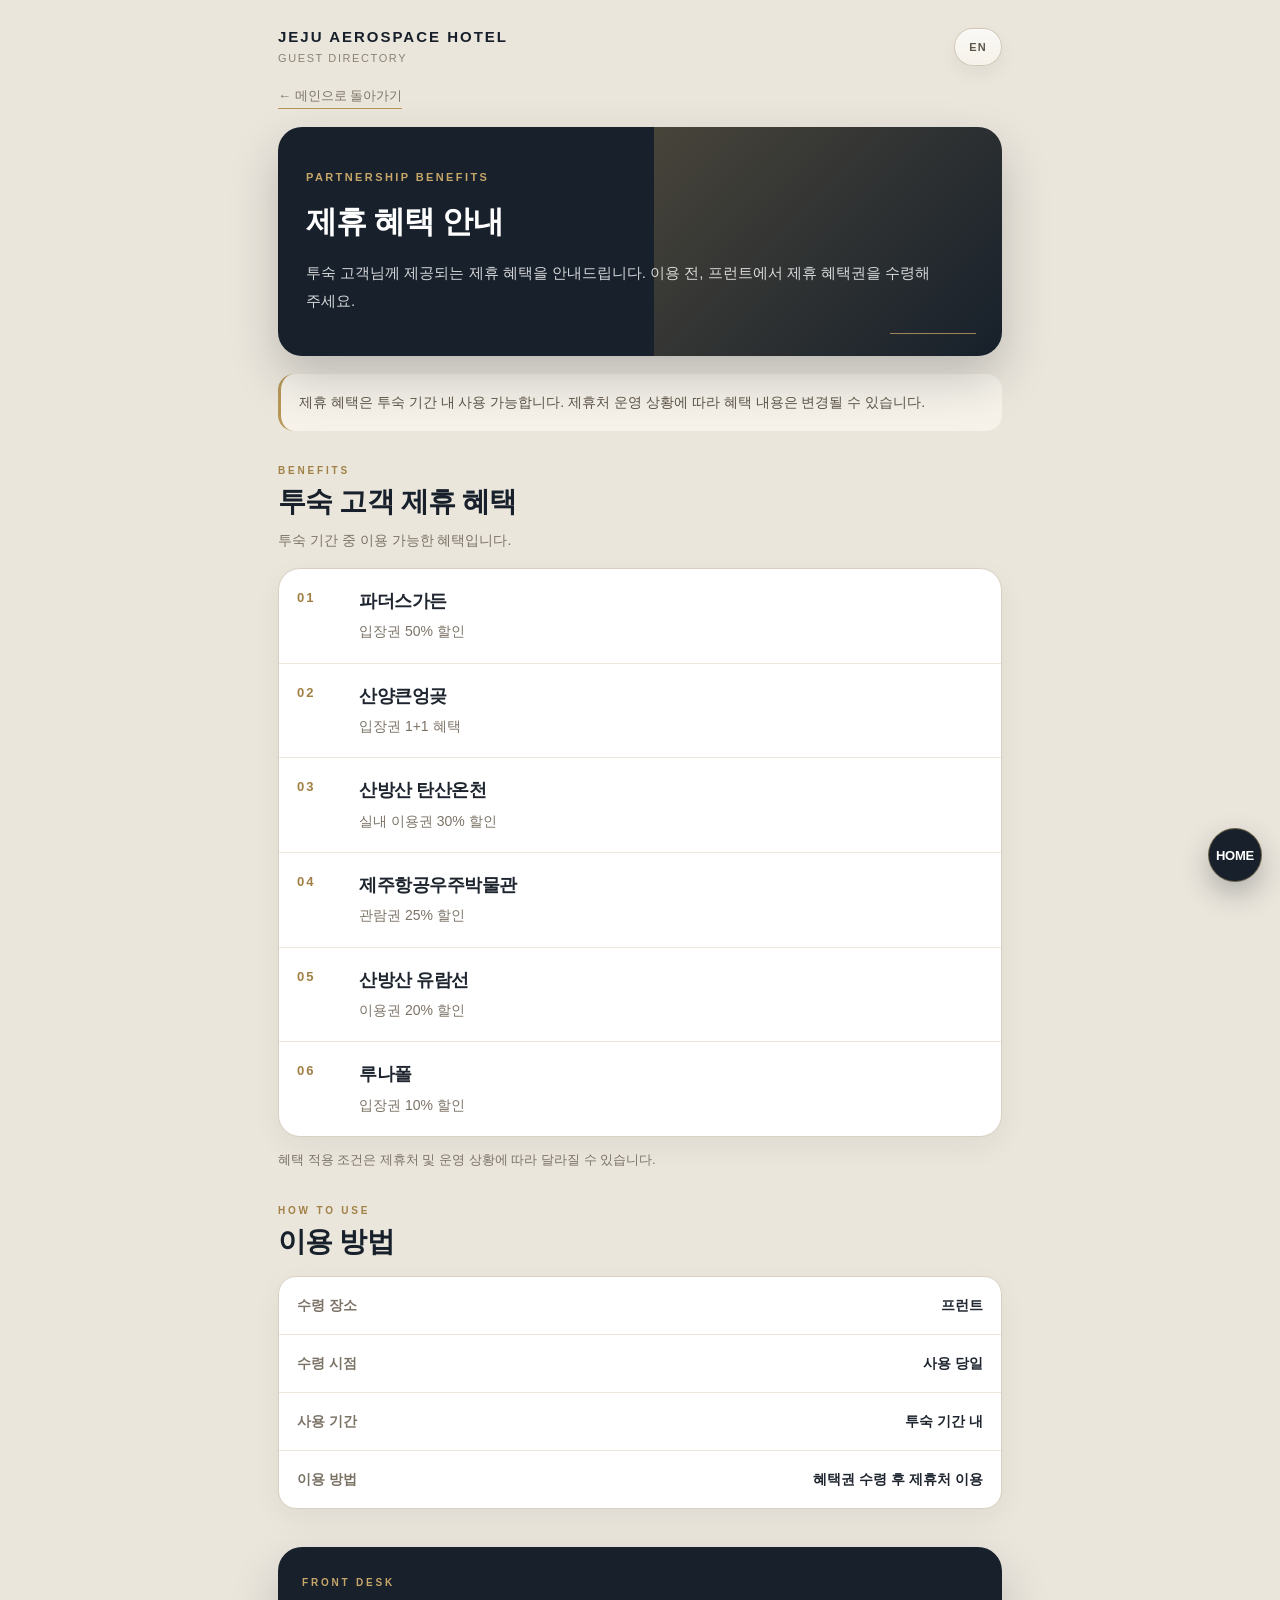
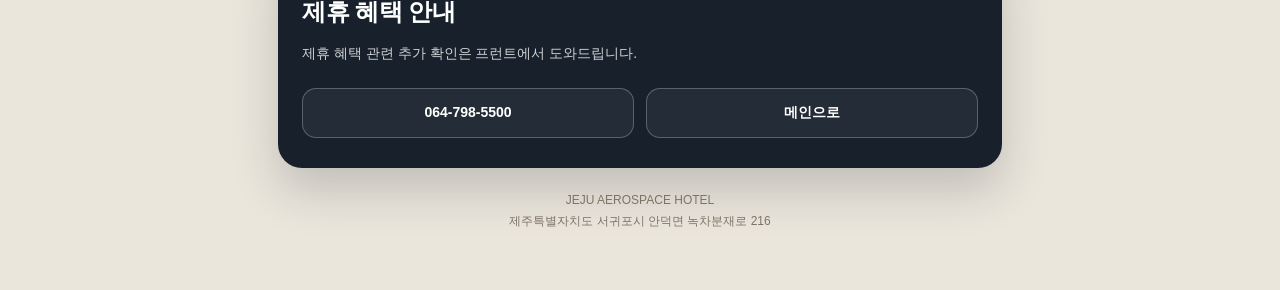
==== commit ad845b90: "Add files via upload" ====
--- a/benefits.html
+++ b/benefits.html
@@ -29,7 +29,7 @@
         <div class="brand-main">JEJU AEROSPACE HOTEL</div>
         <div class="brand-sub">Guest Directory</div>
       </div>
-      <div class="language">KR</div>
+      <a class="language" href="en/benefits.html" aria-label="English version">EN</a>
     </header>
 
     <a class="back-link" href="index.html">← 메인으로 돌아가기</a>
--- a/style.css
+++ b/style.css
@@ -244,13 +244,17 @@
 }
 
 .quick-title {
-  padding: 17px 20px 15px;
+  height: 50px;
+  padding: 0 20px;
   border-bottom: 1px solid #e8e1d7;
+  display: flex;
+  align-items: center;
 }
 
 .quick-title span {
   display: block;
   font-size: 10px;
+  line-height: 1;
   letter-spacing: 3px;
   color: #a18045;
   font-weight: 800;
@@ -930,10 +934,17 @@
 
   .main-hero {
     padding: 32px 22px 30px;
+    min-height: 238px;
   }
 
   .hero h1 {
     font-size: 28px;
+  }
+
+  .page-en-index .main-hero h1 {
+    font-size: 26px;
+    line-height: 1.25;
+    letter-spacing: -1px;
   }
 
   .hero p {
@@ -1258,7 +1269,6 @@
   .nearby-button {
     margin-top: 13px;
     font-size: 13px;
-    
   }
 }
 
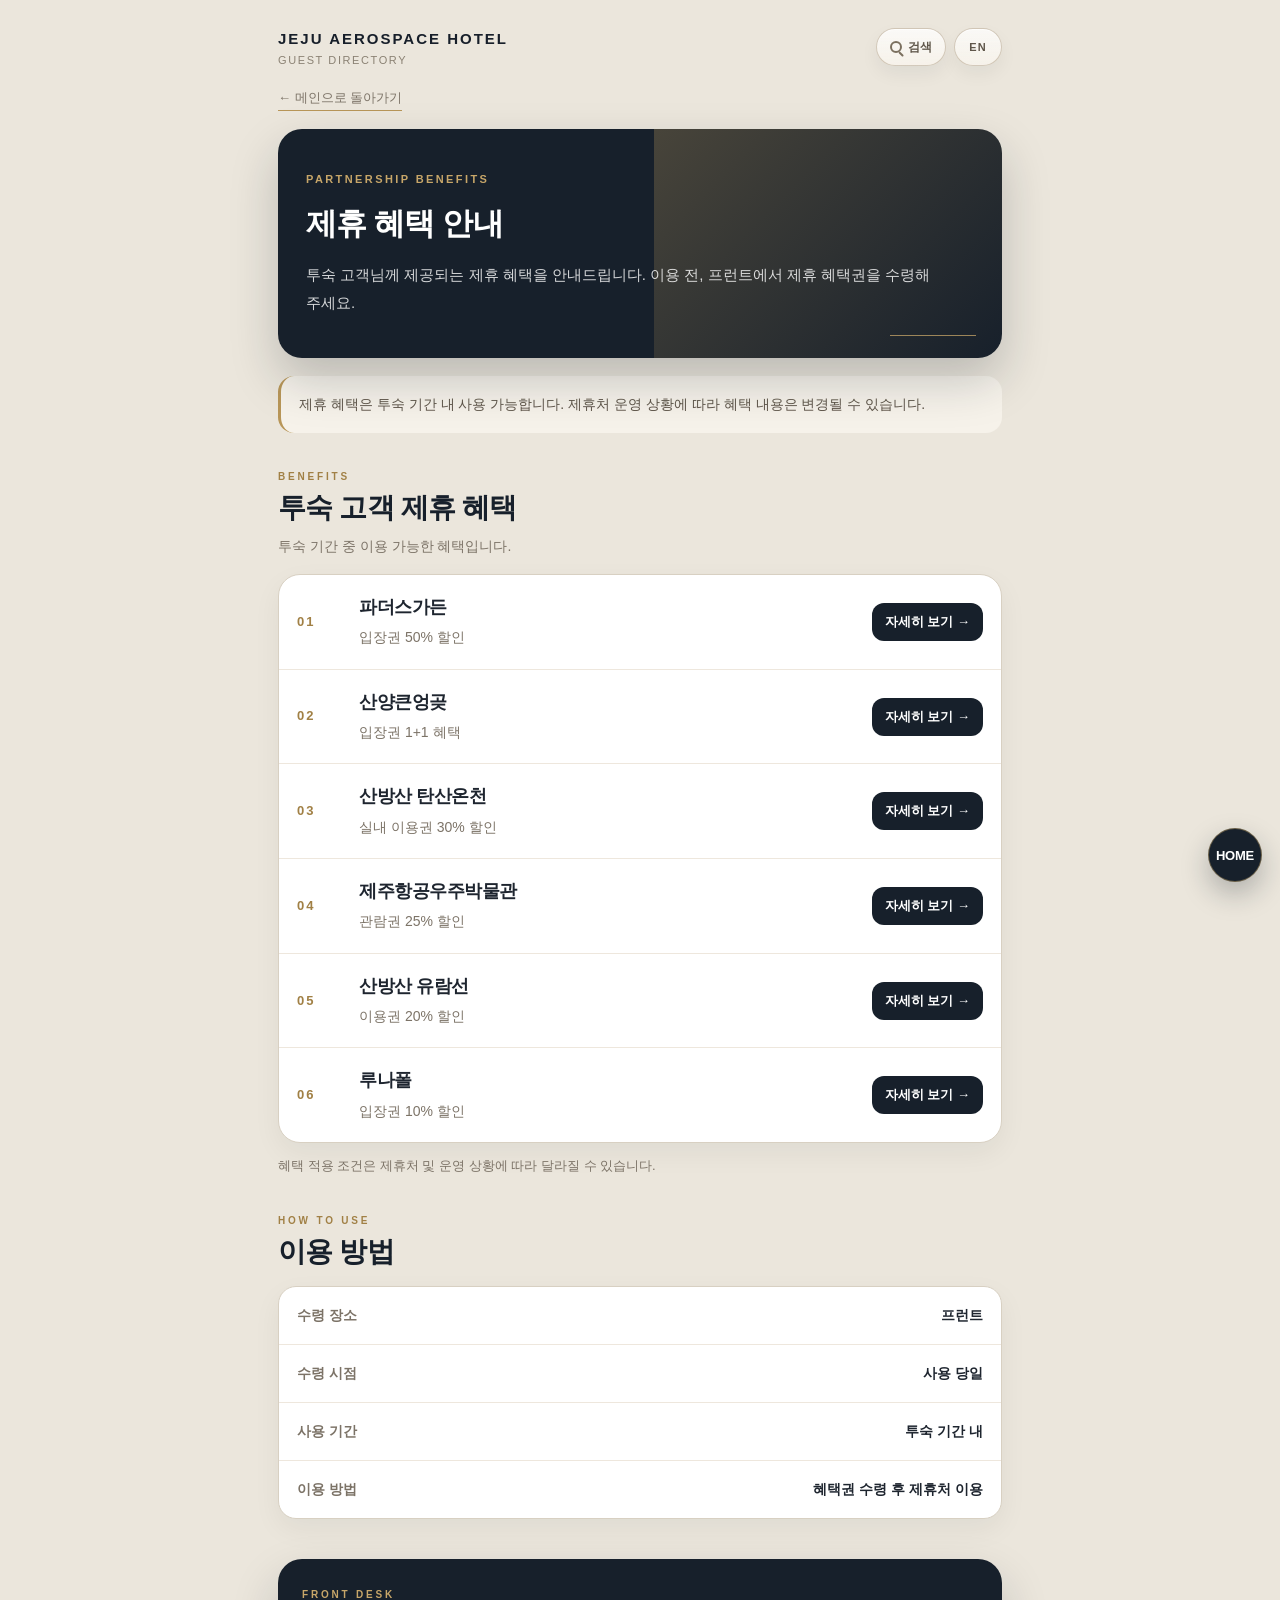
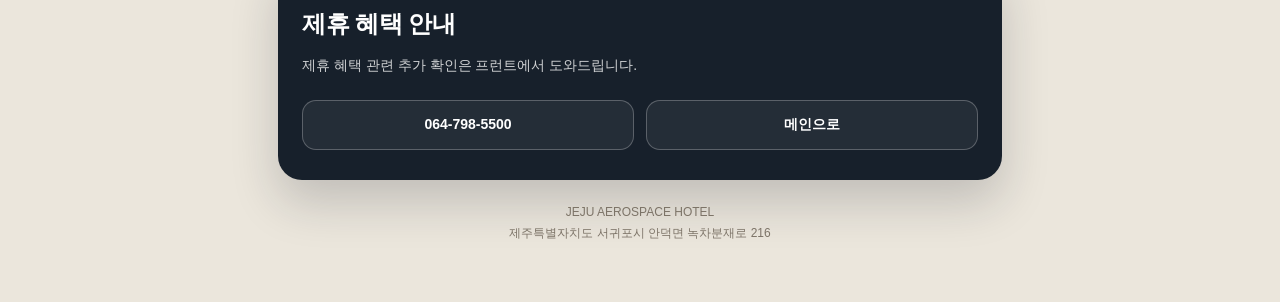
==== commit f08d4f1e: "Add files via upload" ====
--- a/benefits.html
+++ b/benefits.html
@@ -13,7 +13,7 @@
   })(window,document,'script','dataLayer','GTM-KJN6C6B9');</script>
   <!-- End Google Tag Manager -->
 
-  <link rel="stylesheet" href="style.css" />
+  <link rel="stylesheet" href="style.css?v=20260709-search" />
 </head>
 
 <body>
@@ -25,11 +25,18 @@
   <main class="page">
 
     <header class="topbar">
-      <div>
+      <div class="topbar-brand">
         <div class="brand-main">JEJU AEROSPACE HOTEL</div>
         <div class="brand-sub">Guest Directory</div>
       </div>
-      <a class="language" href="en/benefits.html" aria-label="English version">EN</a>
+
+      <div class="topbar-actions">
+        <button class="search-toggle" type="button" aria-label="검색 열기">
+          <span class="search-mark" aria-hidden="true"></span>
+          <span>검색</span>
+        </button>
+        <a class="language" href="en/benefits.html" aria-label="English version">EN</a>
+      </div>
     </header>
 
     <a class="back-link" href="index.html">← 메인으로 돌아가기</a>
@@ -58,54 +65,107 @@
           투숙 기간 중 이용 가능한 혜택입니다.
         </p>
       </div>
-
+      
       <div class="benefit-list">
         <div class="benefit-card">
           <div class="benefit-no">01</div>
-          <div>
+          <div class="benefit-info">
             <div class="benefit-title">파더스가든</div>
             <div class="benefit-desc">입장권 50% 할인</div>
           </div>
-        </div>
-
+          <a
+            class="benefit-link"
+            href="https://fathersgarden.co.kr/"
+            target="_blank"
+            rel="noopener noreferrer"
+            aria-label="파더스가든 자세히 보기"
+          >
+            자세히 보기 →
+          </a>
+         </div> 
         <div class="benefit-card">
           <div class="benefit-no">02</div>
-          <div>
+          <div class="benefit-info">
             <div class="benefit-title">산양큰엉곶</div>
             <div class="benefit-desc">입장권 1+1 혜택</div>
           </div>
+          <a
+            class="benefit-link"
+            href="https://www.instagram.com/sanyang_keunkot/"
+            target="_blank"
+            rel="noopener noreferrer"
+            aria-label="산양큰엉곶 자세히 보기"
+          >
+            자세히 보기 →
+          </a>
         </div>
 
         <div class="benefit-card">
           <div class="benefit-no">03</div>
-          <div>
+          <div class="benefit-info">
             <div class="benefit-title">산방산 탄산온천</div>
             <div class="benefit-desc">실내 이용권 30% 할인</div>
           </div>
+          <a
+            class="benefit-link"
+            href="https://www.tansanhot.com/"
+            target="_blank"
+            rel="noopener noreferrer"
+            aria-label="산방산 탄산온천 자세히 보기"
+          >
+            자세히 보기 →
+          </a>
         </div>
 
         <div class="benefit-card">
           <div class="benefit-no">04</div>
-          <div>
+          <div class="benefit-info">
             <div class="benefit-title">제주항공우주박물관</div>
             <div class="benefit-desc">관람권 25% 할인</div>
           </div>
-        </div>
-
+          <a
+            class="benefit-link"
+            href="https://www.jdc-jam.com/"
+            target="_blank"
+            rel="noopener noreferrer"
+            aria-label="제주항공우주박물관 자세히 보기"
+          >
+            자세히 보기 →
+          </a>
+        </div>
+        
         <div class="benefit-card">
           <div class="benefit-no">05</div>
-          <div>
+          <div class="benefit-info">
             <div class="benefit-title">산방산 유람선</div>
             <div class="benefit-desc">이용권 20% 할인</div>
           </div>
-        </div>
-
+          <a
+            class="benefit-link"
+            href="http://www.jejuyr.co.kr/"
+            target="_blank"
+            rel="noopener noreferrer"
+            aria-label="산방산 유람선 자세히 보기"
+          >
+            자세히 보기 →
+          </a>
+        </div>
+        
         <div class="benefit-card">
           <div class="benefit-no">06</div>
-          <div>
+          <div class="benefit-info">
             <div class="benefit-title">루나폴</div>
             <div class="benefit-desc">입장권 10% 할인</div>
           </div>
+          <a
+            class="benefit-link"
+            href="https://www.instagram.com/lunafall_jeju"
+            target="_blank"
+            rel="noopener noreferrer"
+            aria-label="루나폴 자세히 보기"
+          >
+            자세히 보기 →
+          </a>
         </div>
       </div>
 
@@ -162,5 +222,6 @@
     </footer>
     <a class="floating-home" href="index.html">HOME</a>
   </main>
+  <script src="search.js?v=20260709-search"></script>
 </body>
 </html>
--- a/style.css
+++ b/style.css
@@ -18,6 +18,11 @@
   text-decoration: none;
 }
 
+button,
+input {
+  font-family: inherit;
+}
+
 .page {
   max-width: 760px;
   margin: 0 auto;
@@ -29,7 +34,7 @@
   justify-content: space-between;
   align-items: flex-start;
   gap: 14px;
-  padding: 6px 0 20px;
+  padding: 6px 0 22px;
 }
 
 .topbar-brand {
@@ -148,10 +153,6 @@
   box-shadow: 0 22px 48px rgba(23, 32, 43, 0.22);
 }
 
-.main-hero {
-  padding: 38px 28px 34px;
-}
-
 .hero::before {
   content: "";
   position: absolute;
@@ -198,7 +199,6 @@
 
 .main-hero .kicker {
   padding-right: 122px;
-  margin-bottom: 16px;
 }
 
 .kicker {
@@ -227,18 +227,13 @@
   word-break: keep-all;
 }
 
-.main-hero p {
-  margin-top: 14px;
-  line-height: 1.7;
-}
-
 /* Quick Access */
 
 .quick {
-  margin-top: 14px;
+  margin-top: 18px;
   background: #fff;
   border: 1px solid #d8d0c2;
-  border-radius: 22px;
+  border-radius: 24px;
   overflow: hidden;
   box-shadow: 0 14px 34px rgba(23, 32, 43, 0.065);
 }
@@ -276,8 +271,8 @@
 }
 
 .quick-card {
-  min-height: 122px;
-  padding: 18px 16px 19px;
+  min-height: 148px;
+  padding: 22px 18px 24px;
   border-bottom: 1px solid #eee7dd;
   display: flex;
   flex-direction: column;
@@ -301,16 +296,16 @@
 }
 
 .quick-no {
-  font-size: 11px;
-  letter-spacing: 2.2px;
+  font-size: 12px;
+  letter-spacing: 2.4px;
   color: #a18045;
   font-weight: 800;
   text-align: left;
 }
 
 .quick-main {
-  margin-top: 16px;
-  font-size: 22px;
+  margin-top: 22px;
+  font-size: 25px;
   line-height: 1.25;
   font-weight: 800;
   color: #1e252f;
@@ -318,9 +313,9 @@
 }
 
 .quick-en {
-  margin-top: 7px;
-  font-size: 9px;
-  letter-spacing: 1.6px;
+  margin-top: 9px;
+  font-size: 10px;
+  letter-spacing: 1.8px;
   color: #9b9287;
   font-weight: 800;
   text-transform: uppercase;
@@ -343,11 +338,7 @@
 /* Section */
 
 .section {
-  margin-top: 34px;
-}
-
-.quick + .section {
-  margin-top: 26px;
+  margin-top: 38px;
 }
 
 .section-header {
@@ -382,42 +373,6 @@
 
 /* Directory */
 
-#directory-menu {
-  background: #fff;
-  border: 1px solid #d8d0c2;
-  border-radius: 22px;
-  overflow: hidden;
-  box-shadow: 0 10px 28px rgba(23, 32, 43, 0.055);
-}
-
-#directory-menu .section-header {
-  margin-bottom: 0;
-  padding: 20px 20px 18px;
-  border-bottom: 1px solid #e8e1d7;
-}
-
-#directory-menu .section-label {
-  margin-bottom: 8px;
-}
-
-#directory-menu .section-title {
-  font-size: 24px;
-}
-
-#directory-menu .directory {
-  border: none;
-  border-radius: 0;
-  box-shadow: none;
-}
-
-#directory-menu .directory-item {
-  padding: 19px 20px;
-}
-
-#directory-menu .directory-title {
-  font-size: 19px;
-}
-
 .directory {
   background: #fff;
   border: 1px solid #d8d0c2;
@@ -431,7 +386,7 @@
   grid-template-columns: 46px 1fr 18px;
   gap: 14px;
   align-items: center;
-  padding: 22px 20px;
+  padding: 24px 20px;
   border-bottom: 1px solid #eee7dd;
   transition: background 0.15s ease, transform 0.15s ease;
 }
@@ -453,7 +408,7 @@
 }
 
 .directory-title {
-  font-size: 21px;
+  font-size: 22px;
   font-weight: 800;
   color: #1e252f;
   letter-spacing: -0.7px;
@@ -478,11 +433,31 @@
 
 .benefit-card {
   display: grid;
-  grid-template-columns: 48px 1fr;
+  grid-template-columns: 48px 1fr auto;
   gap: 14px;
-  align-items: start;
+  align-items: center;
   padding: 20px 18px;
   border-bottom: 1px solid #eee7dd;
+}
+.benefit-info {
+  min-width: 0;
+}
+.benefit-link {
+  min-height: 38px;
+  padding: 0 13px;
+  border-radius: 12px;
+  background: #17202b;
+  color: #fff;
+  display: inline-flex;
+  align-items: center;
+  justify-content: center;
+  font-size: 13px;
+  font-weight: 800;
+  white-space: nowrap;
+}
+
+.benefit-link:active {
+  transform: scale(0.985);
 }
 
 .benefit-card:last-child {
@@ -629,7 +604,7 @@
 /* Contact */
 
 .contact {
-  margin-top: 38px;
+  margin-top: 40px;
   background: #17202b;
   color: #fff;
   padding: 30px 24px;
@@ -873,223 +848,86 @@
   word-break: keep-all;
 }
 
-/* Mobile */
-
-@media (max-width: 520px) {
-  .page {
-    padding: 18px 15px 28px;
-  }
-
-  .topbar {
-    gap: 10px;
-    align-items: flex-start;
-    padding-bottom: 16px;
-  }
-
-  .brand-main {
-    font-size: 14px;
-    letter-spacing: 1.7px;
-  }
-
-  .brand-sub {
-    font-size: 10px;
-    letter-spacing: 1.5px;
-  }
-
-  .topbar-actions {
-    gap: 7px;
-  }
-
-  .language {
-    height: 36px;
-    min-width: 44px;
-    padding: 0 11px;
-    font-size: 11px;
-  }
-
-  .search-toggle {
-    height: 36px;
-    padding: 0 11px;
-    font-size: 11px;
-    gap: 5px;
-  }
-
-  .search-mark {
-    width: 10px;
-    height: 10px;
-    border-width: 1.7px;
-  }
-
-  .search-mark::after {
-    width: 5px;
-    height: 1.8px;
-    right: -4px;
-    bottom: -2px;
-  }
-
-  .hero {
-    padding: 40px 23px 38px;
-    border-radius: 22px;
-  }
-
-  .main-hero {
-    padding: 32px 22px 30px;
-    min-height: 238px;
-  }
-
-  .hero h1 {
-    font-size: 28px;
-  }
-
-  .page-en-index .main-hero h1 {
-    font-size: 26px;
-    line-height: 1.25;
-    letter-spacing: -1px;
-  }
-
-  .hero p {
-    font-size: 14px;
-  }
-
-  .main-hero p {
-    margin-top: 12px;
-    line-height: 1.65;
-  }
-
-  .hero-logo {
-    width: 76px;
-    top: -6px;
-  }
-
-  .main-hero .kicker {
-    padding-right: 96px;
-    margin-bottom: 14px;
-  }
-
-  .quick {
-    margin-top: 13px;
-    border-radius: 21px;
-  }
-
-  .quick-title {
-    padding: 15px 18px 13px;
-  }
-
-  .quick-title span {
-    font-size: 10px;
-    letter-spacing: 2.8px;
-  }
-
-  .quick-title h2 {
-    font-size: 28px;
-  }
-
-  .quick-card {
-    min-height: 112px;
-    padding: 16px 14px 17px;
-  }
-
-  .quick-no {
-    font-size: 11px;
-  }
-
-  .quick-main {
-    margin-top: 14px;
-    font-size: 20px;
-  }
-
-  .quick-en {
-    margin-top: 6px;
-    font-size: 9px;
-  }
-
-  .quick + .section {
-    margin-top: 24px;
-  }
-
-  .section {
-    margin-top: 34px;
-  }
-
-  .directory-item {
-    grid-template-columns: 46px 1fr 16px;
-    gap: 12px;
-    padding: 21px 18px;
-  }
-
-  .directory-title {
-    font-size: 20px;
-  }
-
-  .benefit-card {
-    grid-template-columns: 44px 1fr;
-    padding: 19px 18px;
-  }
-
-  .benefit-title {
-    font-size: 18px;
-  }
-
-  .info-row {
-    grid-template-columns: 1fr;
-    gap: 5px;
-  }
-
-  .info-value {
-    text-align: left;
-  }
-
-  .contact-actions {
-    grid-template-columns: 1fr;
-  }
-
-  .floating-home {
-    right: 15px;
-    bottom: 15px;
-    width: 52px;
-    height: 52px;
-  }
-
-  .search-overlay {
-    padding: 74px 15px 22px;
-  }
-
-  .search-panel {
-    padding: 20px 18px 18px;
-    border-radius: 24px;
-  }
-
-  .search-panel h2 {
-    font-size: 22px;
-  }
-
-  .search-form {
-    grid-template-columns: 1fr 70px;
-  }
-
-  .search-form input,
-  .search-form button {
-    min-height: 47px;
-  }
-
-  #directory-menu .section-header {
-    padding: 18px 18px 16px;
-  }  
-  
-  #directory-menu .section-title {
-    font-size: 23px;
-  }
-
-  #directory-menu .directory-item {
-    padding: 18px 18px;
-  }
-
-  #directory-menu .directory-title {
-    font-size: 18px;
-  }
-}
-
-/* Nearby Page */
+/* Stay / Service / Policy Page Tabs */
+
+.stay-section,
+.service-section,
+.policy-section {
+  margin-top: 34px;
+}
+
+.stay-tabs,
+.service-tabs,
+.policy-tabs {
+  display: grid;
+  grid-template-columns: repeat(4, 1fr);
+  gap: 0;
+  margin-top: 18px;
+  margin-bottom: 14px;
+  background: #fff;
+  border: 1px solid #d8d0c2;
+  border-radius: 18px;
+  overflow: hidden;
+  box-shadow: 0 10px 28px rgba(23, 32, 43, 0.055);
+}
+
+.stay-tab,
+.service-tab,
+.policy-tab {
+  min-height: 58px;
+  border: none;
+  border-right: 1px solid #eee7dd;
+  background: #fff;
+  color: #1e252f;
+  font-family: inherit;
+  font-size: 16px;
+  font-weight: 800;
+  letter-spacing: -0.4px;
+  display: flex;
+  align-items: center;
+  justify-content: center;
+  cursor: pointer;
+  transition: background 0.15s ease, color 0.15s ease, transform 0.15s ease;
+}
+
+.stay-tab:last-child,
+.service-tab:last-child,
+.policy-tab:last-child {
+  border-right: none;
+}
+
+.stay-tab.is-active,
+.service-tab.is-active,
+.policy-tab.is-active {
+  background: #17202b;
+  color: #fff;
+}
+
+.stay-tab:active,
+.service-tab:active,
+.policy-tab:active {
+  transform: scale(0.98);
+}
+
+.stay-panel,
+.service-panel,
+.policy-panel {
+  display: none;
+}
+
+.stay-panel.is-active,
+.service-panel.is-active,
+.policy-panel.is-active {
+  display: block;
+}
+
+.stay-panel > .section:first-child,
+.service-panel > .section:first-child,
+.policy-panel > .section:first-child {
+  margin-top: 0;
+}
+
+/* Nearby Guide */
 
 .nearby-section {
   margin-top: 34px;
@@ -1114,6 +952,7 @@
   border-right: 1px solid #eee7dd;
   background: #fff;
   color: #1e252f;
+  font-family: inherit;
   font-size: 16px;
   font-weight: 800;
   letter-spacing: -0.4px;
@@ -1145,18 +984,59 @@
   display: block;
 }
 
+.restaurant-filter-wrap {
+  margin-bottom: 14px;
+}
+
+.restaurant-filters {
+  display: flex;
+  gap: 8px;
+  overflow-x: auto;
+  padding: 2px 0 8px;
+  -webkit-overflow-scrolling: touch;
+}
+
+.restaurant-filter {
+  flex: 0 0 auto;
+  min-height: 40px;
+  border: 1px solid #d8d0c2;
+  border-radius: 999px;
+  background: rgba(255, 255, 255, 0.72);
+  color: #6f6659;
+  font-family: inherit;
+  font-size: 13px;
+  font-weight: 800;
+  letter-spacing: -0.2px;
+  padding: 0 14px;
+  cursor: pointer;
+  transition: background 0.15s ease, color 0.15s ease, transform 0.15s ease;
+}
+
+.restaurant-filter.is-active {
+  background: #17202b;
+  color: #fff;
+  border-color: #17202b;
+}
+
+.restaurant-filter:active {
+  transform: scale(0.98);
+}
+
 .nearby-list {
   display: grid;
   gap: 12px;
 }
 
 .nearby-card {
-  display: block;
   background: #fff;
   border: 1px solid #d8d0c2;
-  border-radius: 22px;
-  padding: 22px 20px;
+  border-radius: 18px;
+  padding: 20px 18px;
   box-shadow: 0 10px 28px rgba(23, 32, 43, 0.055);
+}
+
+.nearby-card[hidden] {
+  display: none;
 }
 
 .nearby-card-head {
@@ -1166,202 +1046,388 @@
   align-items: flex-start;
 }
 
-.nearby-card-head > div {
-  min-width: 0;
-}
-
 .nearby-category {
-  display: block;
-  margin-bottom: 8px;
   font-size: 10px;
-  letter-spacing: 2.6px;
+  letter-spacing: 2.2px;
   color: #a18045;
-  font-weight: 800;
+  font-weight: 900;
   text-transform: uppercase;
+  margin-bottom: 7px;
 }
 
 .nearby-card h3 {
   margin: 0;
-  font-size: 22px;
+  font-size: 20px;
   line-height: 1.35;
   color: #1e252f;
-  letter-spacing: -0.7px;
-  word-break: keep-all;
+  letter-spacing: -0.6px;
 }
 
 .nearby-distance {
-  flex-shrink: 0;
-  padding: 7px 10px;
-  border-radius: 999px;
-  background: #f6f2ea;
-  border: 1px solid #eadcc2;
+  flex: 0 0 auto;
+  font-size: 12px;
+  line-height: 1.4;
   color: #7c7367;
-  font-size: 12px;
-  font-weight: 800;
-  line-height: 1;
-  white-space: nowrap;
+  font-weight: 800;
+  padding-top: 3px;
 }
 
 .nearby-card p {
   margin: 12px 0 0;
   font-size: 14px;
-  line-height: 1.7;
-  color: #7c7367;
+  line-height: 1.75;
+  color: #5f564a;
   word-break: keep-all;
 }
 
 .nearby-button {
+  margin-top: 16px;
+  min-height: 42px;
+  padding: 0 14px;
+  border-radius: 12px;
+  background: #17202b;
+  color: #fff;
   display: inline-flex;
   align-items: center;
-  justify-content: flex-start;
-  width: auto;
-  margin-top: 14px;
-  min-height: auto;
-  padding: 0;
-  border-radius: 0;
-  background: transparent;
-  color: #a18045;
+  justify-content: center;
   font-size: 13px;
   font-weight: 800;
-  letter-spacing: -0.2px;
-  transition: color 0.15s ease, transform 0.15s ease;
 }
 
 .nearby-button:active {
-  transform: translateX(1px);
-}
+  transform: scale(0.985);
+}
+
+/* Mobile */
 
 @media (max-width: 520px) {
+  .page {
+    padding: 18px 15px 28px;
+  }
+
+  .topbar {
+    gap: 10px;
+    align-items: flex-start;
+  }
+
+  .brand-main {
+    font-size: 14px;
+    letter-spacing: 1.7px;
+  }
+
+  .brand-sub {
+    font-size: 10px;
+    letter-spacing: 1.5px;
+  }
+
+  .topbar-actions {
+    gap: 7px;
+  }
+
+  .language {
+    height: 36px;
+    min-width: 44px;
+    padding: 0 11px;
+    font-size: 11px;
+  }
+
+  .search-toggle {
+    height: 36px;
+    padding: 0 11px;
+    font-size: 11px;
+    gap: 5px;
+  }
+
+  .search-mark {
+    width: 10px;
+    height: 10px;
+    border-width: 1.7px;
+  }
+
+  .search-mark::after {
+    width: 5px;
+    height: 1.8px;
+    right: -4px;
+    bottom: -2px;
+  }
+
+  .hero {
+    padding: 40px 23px 38px;
+    border-radius: 22px;
+  }
+
+  .main-hero {
+    padding: 32px 22px 30px;
+    min-height: 238px;
+  }
+
+  .hero h1 {
+    font-size: 28px;
+  }
+
+  .page-en-index .main-hero h1 {
+    font-size: 28px;
+    line-height: 1.22;
+    letter-spacing: -0.8px;
+  }
+
+  .hero-logo {
+    width: 76px;
+    top: -6px;
+  }
+
+  .main-hero .kicker {
+    padding-right: 96px;
+  }
+
+  .quick-title {
+    height: 50px;
+    padding: 0 18px;
+  }
+
+  .quick-card {
+    min-height: 142px;
+    padding: 20px 16px 22px;
+  }
+
+  .quick-main {
+    font-size: 23px;
+  }
+
+  .quick-en {
+    font-size: 9px;
+  }
+
+  .directory-item {
+    grid-template-columns: 46px 1fr 16px;
+    gap: 12px;
+    padding: 24px 18px;
+  }
+
+  .directory-title {
+    font-size: 21px;
+  }
+
+  .benefit-card {
+    grid-template-columns: 44px 1fr;
+    padding: 19px 18px;
+  }
+  .benefit-link {
+  grid-column: 2;
+  justify-self: start;
+  margin-top: 4px;
+}
+
+  .benefit-title {
+    font-size: 18px;
+  }
+
+  .info-row {
+    grid-template-columns: 1fr;
+    gap: 5px;
+  }
+
+  .info-value {
+    text-align: left;
+  }
+
+  .contact-actions {
+    grid-template-columns: 1fr;
+  }
+
+  .floating-home {
+    right: 15px;
+    bottom: 15px;
+    width: 52px;
+    height: 52px;
+  }
+
+  .search-overlay {
+    padding: 74px 15px 22px;
+  }
+
+  .search-panel {
+    padding: 20px 18px 18px;
+    border-radius: 24px;
+  }
+
+  .search-panel h2 {
+    font-size: 22px;
+  }
+
+  .search-form {
+    grid-template-columns: 1fr 70px;
+  }
+
+  .search-form input,
+  .search-form button {
+    min-height: 47px;
+  }
+
+  .stay-section,
+  .service-section,
+  .policy-section,
   .nearby-section {
     margin-top: 28px;
   }
 
+  .stay-tabs,
+  .service-tabs,
+  .policy-tabs,
   .nearby-tabs {
     margin-top: 16px;
     margin-bottom: 13px;
     border-radius: 17px;
   }
 
+  .stay-tab,
+  .service-tab,
+  .policy-tab,
   .nearby-tab {
     min-height: 56px;
-    font-size: 16px;
+    font-size: 15px;
+    letter-spacing: -0.5px;
   }
 
   .nearby-card {
     padding: 20px 18px;
-    border-radius: 20px;
   }
 
   .nearby-card h3 {
-    font-size: 21px;
-  }
-
-  .nearby-distance {
-    padding: 7px 9px;
-    font-size: 11px;
-  }
-
-  .nearby-card p {
+    font-size: 20px;
+  }
+}
+/* Index Font Size Adjustment */
+
+.main-hero .kicker {
+  font-size: 11px;
+}
+
+.main-hero h1 {
+  font-size: 34px;
+  line-height: 1.18;
+}
+
+.main-hero p {
+  font-size: 15px;
+  line-height: 1.75;
+}
+
+.quick-title span {
+  font-size: 10px;
+}
+
+.quick-card h3 {
+  font-size: 18px;
+}
+
+.quick-card p {
+  font-size: 13px;
+}
+
+.menu-card-title {
+  font-size: 19px;
+}
+
+.menu-card-desc {
+  font-size: 13px;
+}
+
+@media (max-width: 520px) {
+  .main-hero .kicker {
+    font-size: 10px;
+  }
+
+  .main-hero h1 {
+    font-size: 28px;
+    line-height: 1.2;
+  }
+
+  .main-hero p {
     font-size: 14px;
     line-height: 1.7;
   }
 
-  .nearby-button {
-    margin-top: 13px;
-    font-size: 13px;
-  }
-}
-
-/* Restaurant Inner Filters */
-
-.restaurant-filter-wrap {
-  margin: 0 0 15px;
-}
-
-.restaurant-filter-label {
-  display: block;
-  margin: 0 2px 9px;
-  font-size: 10px;
-  letter-spacing: 2.4px;
-  color: #a18045;
-  font-weight: 800;
-  text-transform: uppercase;
-  line-height: 1.2;
-}
-
-.restaurant-filters {
+  .quick-card h3 {
+    font-size: 17px;
+  }
+
+  .quick-card p {
+    font-size: 12px;
+  }
+
+  .menu-card-title {
+    font-size: 18px;
+  }
+
+  .menu-card-desc {
+    font-size: 12px;
+  }
+}
+/* Dining Inner Tabs */
+
+.dining-tabs {
   display: grid;
-  grid-template-columns: repeat(5, 1fr);
+  grid-template-columns: repeat(2, 1fr);
   gap: 0;
-  width: 100%;
-  overflow: hidden;
-  padding: 0;
+  margin: 0 0 14px;
   background: #fff;
   border: 1px solid #d8d0c2;
   border-radius: 16px;
-  box-shadow: 0 8px 20px rgba(23, 32, 43, 0.045);
-}
-
-.restaurant-filter {
-  appearance: none;
-  -webkit-appearance: none;
-  width: 100%;
-  min-width: 0;
-  min-height: 44px;
-  margin: 0;
-  padding: 0 4px;
+  overflow: hidden;
+  box-shadow: 0 10px 28px rgba(23, 32, 43, 0.055);
+}
+
+.dining-tab {
+  min-height: 52px;
   border: none;
   border-right: 1px solid #eee7dd;
-  border-radius: 0;
   background: #fff;
   color: #1e252f;
   font-family: inherit;
-  font-size: 13px;
-  font-weight: 800;
-  letter-spacing: -0.5px;
-  line-height: 1;
+  font-size: 15px;
+  font-weight: 800;
+  letter-spacing: -0.4px;
+  display: flex;
+  align-items: center;
+  justify-content: center;
   cursor: pointer;
-  white-space: nowrap;
-  box-shadow: none;
   transition: background 0.15s ease, color 0.15s ease, transform 0.15s ease;
 }
 
-.restaurant-filter:last-child {
+.dining-tab:last-child {
   border-right: none;
 }
 
-.restaurant-filter.is-active {
+.dining-tab.is-active {
   background: #17202b;
   color: #fff;
 }
 
-.restaurant-filter:active {
+.dining-tab:active {
   transform: scale(0.98);
 }
 
-.nearby-card[hidden] {
+.dining-panel {
   display: none;
 }
 
+.dining-panel.is-active {
+  display: block;
+}
+
+.dining-panel > .section:first-child {
+  margin-top: 0;
+}
+
 @media (max-width: 520px) {
-  .restaurant-filter-wrap {
-    margin-bottom: 14px;
-  }
-
-  .restaurant-filter-label {
-    margin-bottom: 8px;
-    font-size: 10px;
-    letter-spacing: 2.2px;
-  }
-
-  .restaurant-filters {
+  .dining-tabs {
+    margin-bottom: 13px;
     border-radius: 16px;
   }
 
-  .restaurant-filter {
-    min-height: 43px;
-    padding: 0 3px;
-    font-size: 12px;
-    letter-spacing: -0.6px;
-  }
-}
+  .dining-tab {
+    min-height: 50px;
+    font-size: 15px;
+  }
+}
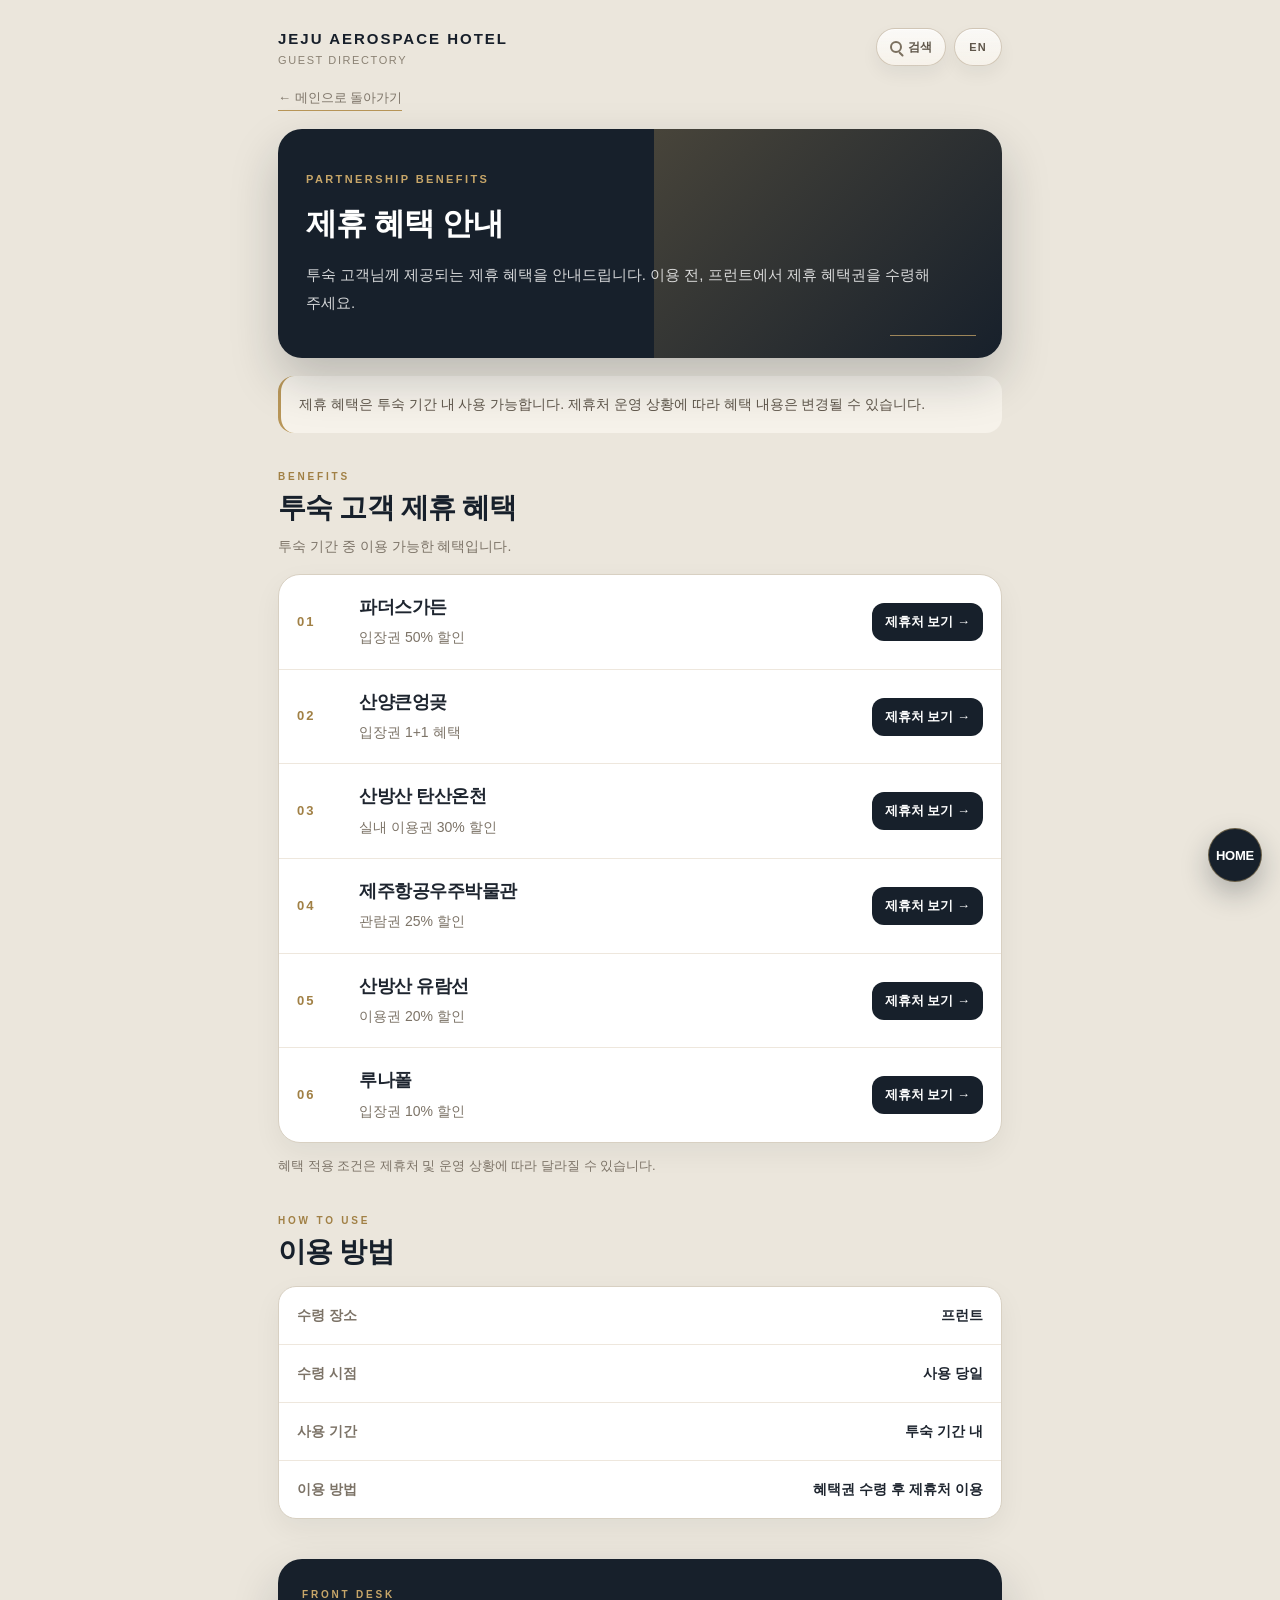
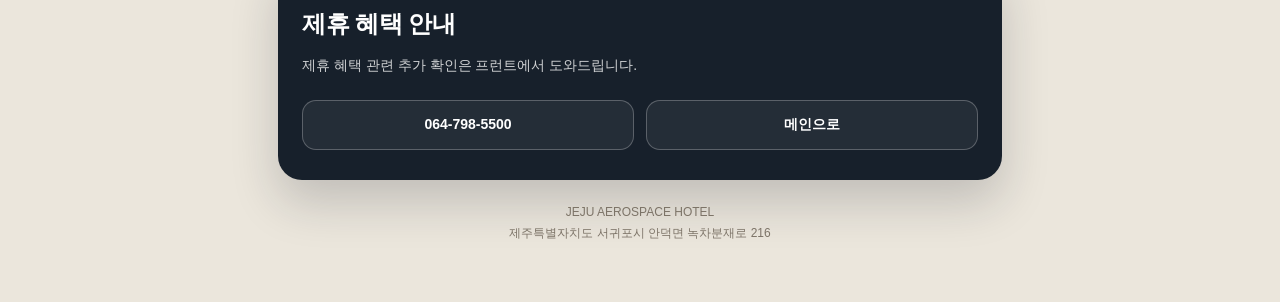
==== commit 5b5c2738: "benefits.html 업데이트" ====
--- a/benefits.html
+++ b/benefits.html
@@ -78,9 +78,9 @@
             href="https://fathersgarden.co.kr/"
             target="_blank"
             rel="noopener noreferrer"
-            aria-label="파더스가든 자세히 보기"
-          >
-            자세히 보기 →
+            aria-label="파더스가든 제휴처 보기"
+          >
+            제휴처 보기 →
           </a>
          </div> 
         <div class="benefit-card">
@@ -94,9 +94,9 @@
             href="https://www.instagram.com/sanyang_keunkot/"
             target="_blank"
             rel="noopener noreferrer"
-            aria-label="산양큰엉곶 자세히 보기"
-          >
-            자세히 보기 →
+            aria-label="산양큰엉곶 제휴처 보기"
+          >
+            제휴처 보기 →
           </a>
         </div>
 
@@ -111,9 +111,9 @@
             href="https://www.tansanhot.com/"
             target="_blank"
             rel="noopener noreferrer"
-            aria-label="산방산 탄산온천 자세히 보기"
-          >
-            자세히 보기 →
+            aria-label="산방산 탄산온천 제휴처 보기"
+          >
+            제휴처 보기 →
           </a>
         </div>
 
@@ -128,9 +128,9 @@
             href="https://www.jdc-jam.com/"
             target="_blank"
             rel="noopener noreferrer"
-            aria-label="제주항공우주박물관 자세히 보기"
-          >
-            자세히 보기 →
+            aria-label="제주항공우주박물관 제휴처 보기"
+          >
+            제휴처 보기 →
           </a>
         </div>
         
@@ -145,9 +145,9 @@
             href="http://www.jejuyr.co.kr/"
             target="_blank"
             rel="noopener noreferrer"
-            aria-label="산방산 유람선 자세히 보기"
-          >
-            자세히 보기 →
+            aria-label="산방산 유람선 제휴처 보기"
+          >
+            제휴처 보기 →
           </a>
         </div>
         
@@ -162,9 +162,9 @@
             href="https://www.instagram.com/lunafall_jeju"
             target="_blank"
             rel="noopener noreferrer"
-            aria-label="루나폴 자세히 보기"
-          >
-            자세히 보기 →
+            aria-label="루나폴 제휴처 보기"
+          >
+            제휴처 보기 →
           </a>
         </div>
       </div>
